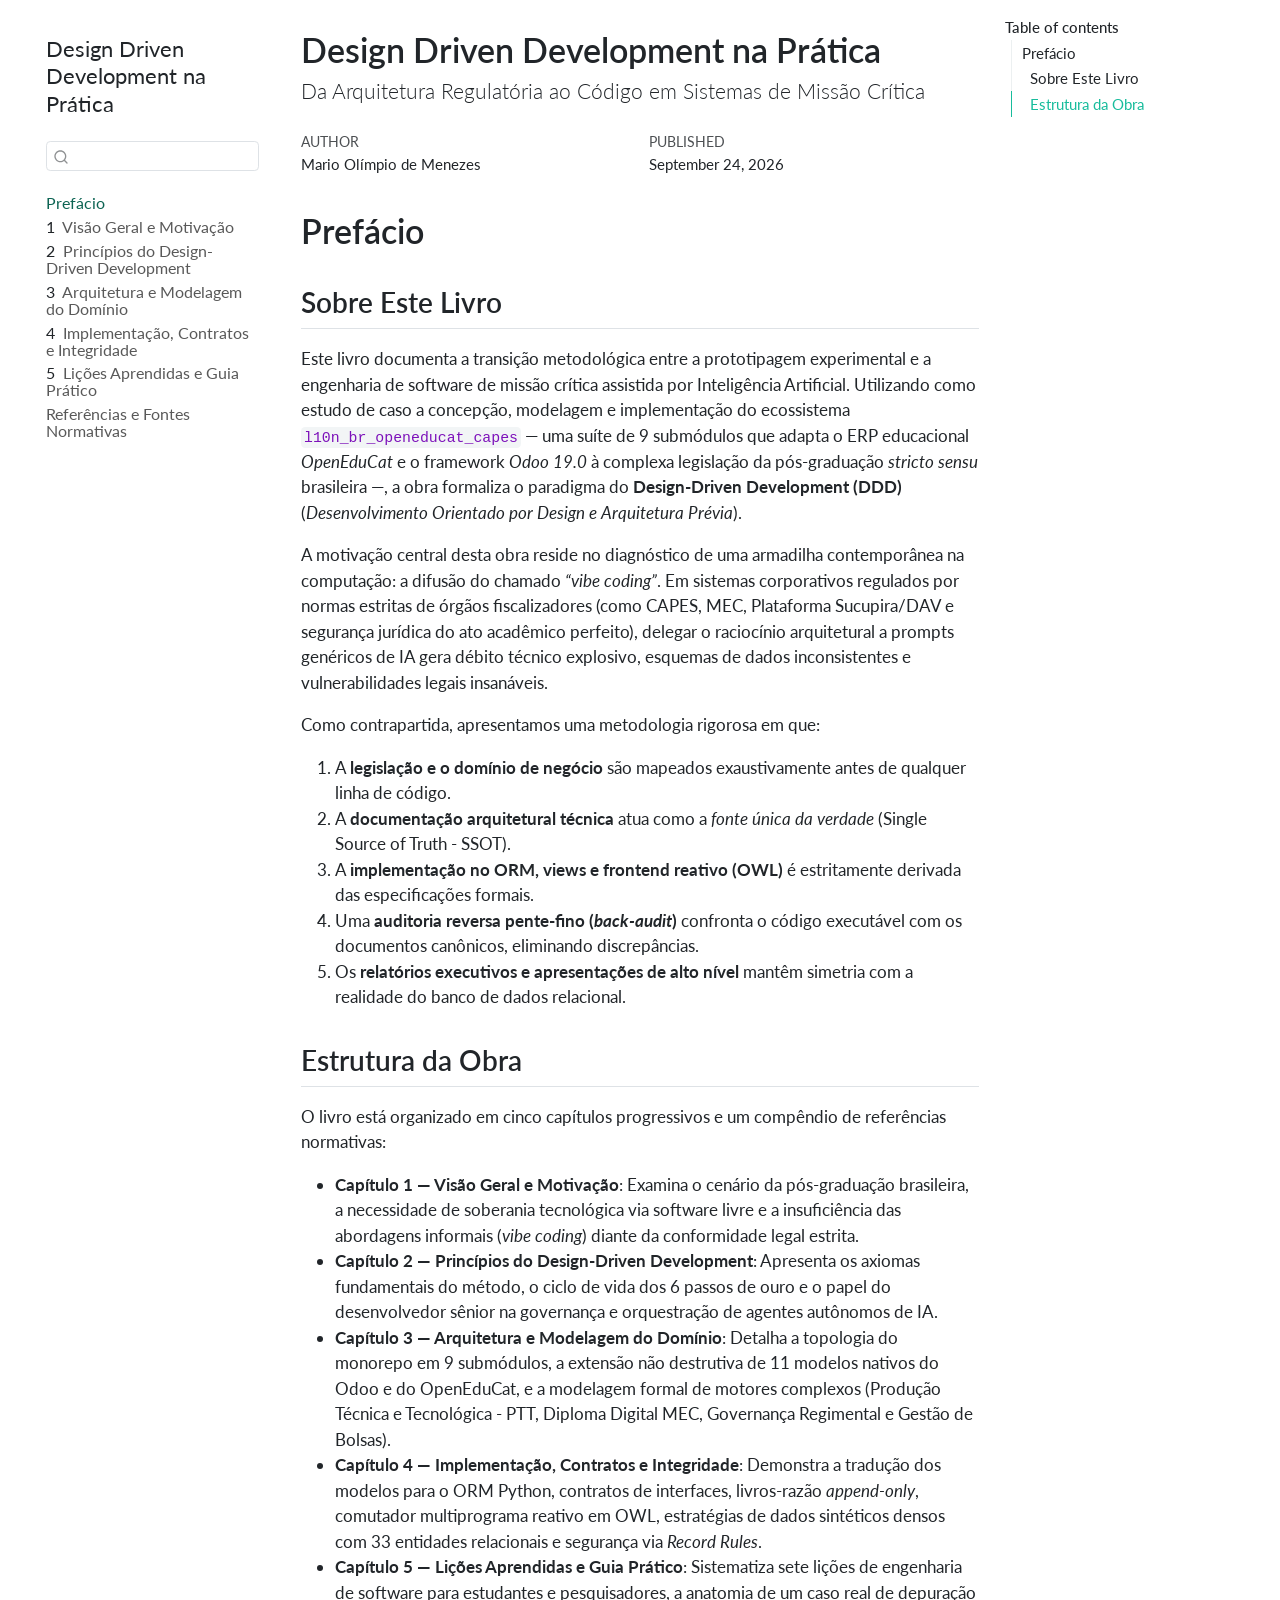
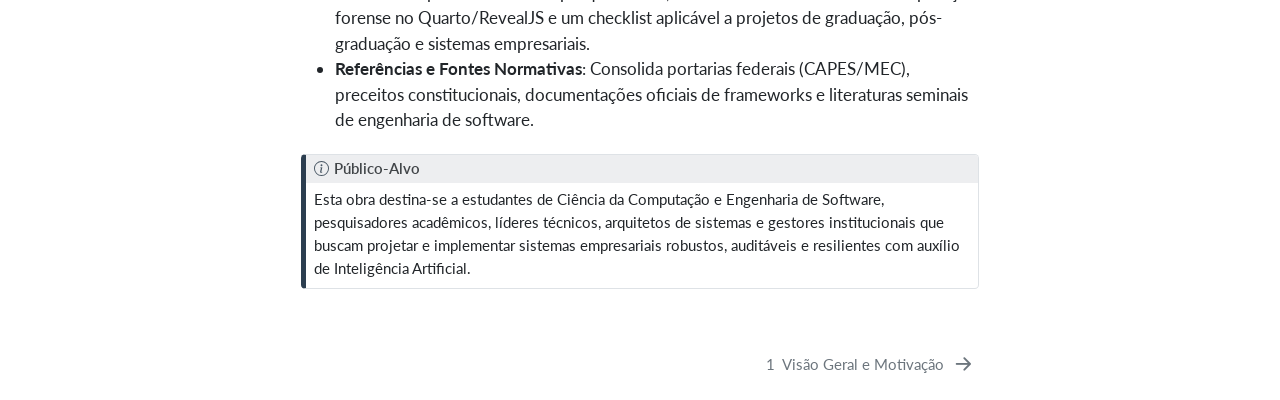
==== _book/index.html @ f36a7be1 "Initial commit" ====
<!DOCTYPE html>
<html xmlns="http://www.w3.org/1999/xhtml" lang="en" xml:lang="en"><head>

<meta charset="utf-8">
<meta name="generator" content="quarto-1.9.38">

<meta name="viewport" content="width=device-width, initial-scale=1.0, user-scalable=yes">

<meta name="author" content="Mario Olímpio de Menezes">
<meta name="dcterms.date" content="2026-09-24">

<title>Design Driven Development na Prática</title>
<style>
/* Default styles provided by pandoc.
** See https://pandoc.org/MANUAL.html#variables-for-html for config info.
*/
code{white-space: pre-wrap;}
span.smallcaps{font-variant: small-caps;}
div.columns{display: flex; gap: min(4vw, 1.5em);}
div.column{flex: auto; overflow-x: auto;}
div.hanging-indent{margin-left: 1.5em; text-indent: -1.5em;}
ul.task-list{list-style: none;}
ul.task-list li input[type="checkbox"] {
  width: 0.8em;
  margin: 0 0.8em 0.2em -1em; /* quarto-specific, see https://github.com/quarto-dev/quarto-cli/issues/4556 */ 
  vertical-align: middle;
}
</style>


<script src="site_libs/quarto-nav/quarto-nav.js"></script>
<script src="site_libs/quarto-nav/headroom.min.js"></script>
<script src="site_libs/clipboard/clipboard.min.js"></script>
<script src="site_libs/quarto-search/autocomplete.umd.js"></script>
<script src="site_libs/quarto-search/fuse.min.js"></script>
<script src="site_libs/quarto-search/quarto-search.js"></script>
<meta name="quarto:offset" content="./">
<link href="./01-visao-geral-e-motivacao.html" rel="next">
<script src="site_libs/quarto-html/quarto.js" type="module"></script>
<script src="site_libs/quarto-html/tabsets/tabsets.js" type="module"></script>
<script src="site_libs/quarto-html/popper.min.js"></script>
<script src="site_libs/quarto-html/tippy.umd.min.js"></script>
<script src="site_libs/quarto-html/anchor.min.js"></script>
<link href="site_libs/quarto-html/tippy.css" rel="stylesheet">
<link href="site_libs/quarto-html/quarto-syntax-highlighting-de63f62b328812d8e578a4d74e282472.css" rel="stylesheet" id="quarto-text-highlighting-styles">
<script src="site_libs/bootstrap/bootstrap.min.js"></script>
<link href="site_libs/bootstrap/bootstrap-icons.css" rel="stylesheet">
<link href="site_libs/bootstrap/bootstrap-2753fdcdb5afa9599bdf1f47beeab348.min.css" rel="stylesheet" append-hash="true" id="quarto-bootstrap" data-mode="light">
<script id="quarto-search-options" type="application/json">{
  "location": "sidebar",
  "copy-button": false,
  "collapse-after": 3,
  "panel-placement": "start",
  "type": "textbox",
  "limit": 50,
  "keyboard-shortcut": [
    "f",
    "/",
    "s"
  ],
  "show-item-context": false,
  "language": {
    "search-no-results-text": "No results",
    "search-matching-documents-text": "matching documents",
    "search-copy-link-title": "Copy link to search",
    "search-hide-matches-text": "Hide additional matches",
    "search-more-match-text": "more match in this document",
    "search-more-matches-text": "more matches in this document",
    "search-clear-button-title": "Clear",
    "search-text-placeholder": "",
    "search-detached-cancel-button-title": "Cancel",
    "search-submit-button-title": "Submit",
    "search-label": "Search"
  }
}</script>


</head>

<body class="nav-sidebar floating quarto-light">

<div id="quarto-search-results"></div>
  <header id="quarto-header" class="headroom fixed-top">
  <nav class="quarto-secondary-nav">
    <div class="container-fluid d-flex">
      <button type="button" class="quarto-btn-toggle btn" data-bs-toggle="collapse" role="button" data-bs-target=".quarto-sidebar-collapse-item" aria-controls="quarto-sidebar" aria-expanded="false" aria-label="Toggle sidebar navigation" onclick="if (window.quartoToggleHeadroom) { window.quartoToggleHeadroom(); }">
        <i class="bi bi-layout-text-sidebar-reverse"></i>
      </button>
        <nav class="quarto-page-breadcrumbs" aria-label="breadcrumb"><ol class="breadcrumb"><li class="breadcrumb-item"><a href="./index.html">Prefácio</a></li></ol></nav>
        <a class="flex-grow-1" role="navigation" data-bs-toggle="collapse" data-bs-target=".quarto-sidebar-collapse-item" aria-controls="quarto-sidebar" aria-expanded="false" aria-label="Toggle sidebar navigation" onclick="if (window.quartoToggleHeadroom) { window.quartoToggleHeadroom(); }">      
        </a>
      <button type="button" class="btn quarto-search-button" aria-label="Search" onclick="window.quartoOpenSearch();">
        <i class="bi bi-search"></i>
      </button>
    </div>
  </nav>
</header>
<!-- content -->
<div id="quarto-content" class="quarto-container page-columns page-rows-contents page-layout-article">
<!-- sidebar -->
  <nav id="quarto-sidebar" class="sidebar collapse collapse-horizontal quarto-sidebar-collapse-item sidebar-navigation floating overflow-auto">
    <div class="pt-lg-2 mt-2 text-left sidebar-header">
    <div class="sidebar-title mb-0 py-0">
      <a href="./">Design Driven Development na Prática</a> 
    </div>
      </div>
        <div class="mt-2 flex-shrink-0 align-items-center">
        <div class="sidebar-search">
        <div id="quarto-search" class="" title="Search"></div>
        </div>
        </div>
    <div class="sidebar-menu-container"> 
    <ul class="list-unstyled mt-1">
        <li class="sidebar-item">
  <div class="sidebar-item-container"> 
  <a href="./index.html" class="sidebar-item-text sidebar-link active">
 <span class="menu-text">Prefácio</span></a>
  </div>
</li>
        <li class="sidebar-item">
  <div class="sidebar-item-container"> 
  <a href="./01-visao-geral-e-motivacao.html" class="sidebar-item-text sidebar-link">
 <span class="menu-text"><span class="chapter-number">1</span>&nbsp; <span class="chapter-title">Visão Geral e Motivação</span></span></a>
  </div>
</li>
        <li class="sidebar-item">
  <div class="sidebar-item-container"> 
  <a href="./02-principios-design-driven.html" class="sidebar-item-text sidebar-link">
 <span class="menu-text"><span class="chapter-number">2</span>&nbsp; <span class="chapter-title">Princípios do Design-Driven Development</span></span></a>
  </div>
</li>
        <li class="sidebar-item">
  <div class="sidebar-item-container"> 
  <a href="./03-arquitetura-e-modelagem.html" class="sidebar-item-text sidebar-link">
 <span class="menu-text"><span class="chapter-number">3</span>&nbsp; <span class="chapter-title">Arquitetura e Modelagem do Domínio</span></span></a>
  </div>
</li>
        <li class="sidebar-item">
  <div class="sidebar-item-container"> 
  <a href="./04-implementacao-e-contratos.html" class="sidebar-item-text sidebar-link">
 <span class="menu-text"><span class="chapter-number">4</span>&nbsp; <span class="chapter-title">Implementação, Contratos e Integridade</span></span></a>
  </div>
</li>
        <li class="sidebar-item">
  <div class="sidebar-item-container"> 
  <a href="./05-licoes-aprendidas.html" class="sidebar-item-text sidebar-link">
 <span class="menu-text"><span class="chapter-number">5</span>&nbsp; <span class="chapter-title">Lições Aprendidas e Guia Prático</span></span></a>
  </div>
</li>
        <li class="sidebar-item">
  <div class="sidebar-item-container"> 
  <a href="./referencias.html" class="sidebar-item-text sidebar-link">
 <span class="menu-text">Referências e Fontes Normativas</span></a>
  </div>
</li>
    </ul>
    </div>
</nav>
<div id="quarto-sidebar-glass" class="quarto-sidebar-collapse-item" data-bs-toggle="collapse" data-bs-target=".quarto-sidebar-collapse-item"></div>
<!-- margin-sidebar -->
    <div id="quarto-margin-sidebar" class="sidebar margin-sidebar">
        <nav id="TOC" role="doc-toc" class="toc-active">
    <h2 id="toc-title">Table of contents</h2>
   
  <ul>
  <li><a href="#prefácio" id="toc-prefácio" class="nav-link active" data-scroll-target="#prefácio">Prefácio</a>
  <ul class="collapse">
  <li><a href="#sobre-este-livro" id="toc-sobre-este-livro" class="nav-link" data-scroll-target="#sobre-este-livro">Sobre Este Livro</a></li>
  <li><a href="#estrutura-da-obra" id="toc-estrutura-da-obra" class="nav-link" data-scroll-target="#estrutura-da-obra">Estrutura da Obra</a></li>
  </ul></li>
  </ul>
</nav>
    </div>
<!-- main -->
<main class="content" id="quarto-document-content">

<header id="title-block-header" class="quarto-title-block default">
<div class="quarto-title">
<h1 class="title">Design Driven Development na Prática</h1>
<p class="subtitle lead">Da Arquitetura Regulatória ao Código em Sistemas de Missão Crítica</p>
</div>



<div class="quarto-title-meta">

    <div>
    <div class="quarto-title-meta-heading">Author</div>
    <div class="quarto-title-meta-contents">
             <p>Mario Olímpio de Menezes </p>
          </div>
  </div>
    
    <div>
    <div class="quarto-title-meta-heading">Published</div>
    <div class="quarto-title-meta-contents">
      <p class="date">September 24, 2026</p>
    </div>
  </div>
  
    
  </div>
  


</header>


<section id="prefácio" class="level1 unnumbered">
<h1 class="unnumbered">Prefácio</h1>
<section id="sobre-este-livro" class="level2">
<h2 class="anchored" data-anchor-id="sobre-este-livro">Sobre Este Livro</h2>
<p>Este livro documenta a transição metodológica entre a prototipagem experimental e a engenharia de software de missão crítica assistida por Inteligência Artificial. Utilizando como estudo de caso a concepção, modelagem e implementação do ecossistema <strong><code>l10n_br_openeducat_capes</code></strong> — uma suíte de 9 submódulos que adapta o ERP educacional <em>OpenEduCat</em> e o framework <em>Odoo 19.0</em> à complexa legislação da pós-graduação <em>stricto sensu</em> brasileira —, a obra formaliza o paradigma do <strong>Design-Driven Development (DDD)</strong> (<em>Desenvolvimento Orientado por Design e Arquitetura Prévia</em>).</p>
<p>A motivação central desta obra reside no diagnóstico de uma armadilha contemporânea na computação: a difusão do chamado <em>“vibe coding”</em>. Em sistemas corporativos regulados por normas estritas de órgãos fiscalizadores (como CAPES, MEC, Plataforma Sucupira/DAV e segurança jurídica do ato acadêmico perfeito), delegar o raciocínio arquitetural a prompts genéricos de IA gera débito técnico explosivo, esquemas de dados inconsistentes e vulnerabilidades legais insanáveis.</p>
<p>Como contrapartida, apresentamos uma metodologia rigorosa em que:</p>
<ol type="1">
<li>A <strong>legislação e o domínio de negócio</strong> são mapeados exaustivamente antes de qualquer linha de código.</li>
<li>A <strong>documentação arquitetural técnica</strong> atua como a <em>fonte única da verdade</em> (Single Source of Truth - SSOT).</li>
<li>A <strong>implementação no ORM, views e frontend reativo (OWL)</strong> é estritamente derivada das especificações formais.</li>
<li>Uma <strong>auditoria reversa pente-fino (<em>back-audit</em>)</strong> confronta o código executável com os documentos canônicos, eliminando discrepâncias.</li>
<li>Os <strong>relatórios executivos e apresentações de alto nível</strong> mantêm simetria com a realidade do banco de dados relacional.</li>
</ol>
</section>
<section id="estrutura-da-obra" class="level2">
<h2 class="anchored" data-anchor-id="estrutura-da-obra">Estrutura da Obra</h2>
<p>O livro está organizado em cinco capítulos progressivos e um compêndio de referências normativas:</p>
<ul>
<li><strong>Capítulo 1 — Visão Geral e Motivação</strong>: Examina o cenário da pós-graduação brasileira, a necessidade de soberania tecnológica via software livre e a insuficiência das abordagens informais (<em>vibe coding</em>) diante da conformidade legal estrita.</li>
<li><strong>Capítulo 2 — Princípios do Design-Driven Development</strong>: Apresenta os axiomas fundamentais do método, o ciclo de vida dos 6 passos de ouro e o papel do desenvolvedor sênior na governança e orquestração de agentes autônomos de IA.</li>
<li><strong>Capítulo 3 — Arquitetura e Modelagem do Domínio</strong>: Detalha a topologia do monorepo em 9 submódulos, a extensão não destrutiva de 11 modelos nativos do Odoo e do OpenEduCat, e a modelagem formal de motores complexos (Produção Técnica e Tecnológica - PTT, Diploma Digital MEC, Governança Regimental e Gestão de Bolsas).</li>
<li><strong>Capítulo 4 — Implementação, Contratos e Integridade</strong>: Demonstra a tradução dos modelos para o ORM Python, contratos de interfaces, livros-razão <em>append-only</em>, comutador multiprograma reativo em OWL, estratégias de dados sintéticos densos com 33 entidades relacionais e segurança via <em>Record Rules</em>.</li>
<li><strong>Capítulo 5 — Lições Aprendidas e Guia Prático</strong>: Sistematiza sete lições de engenharia de software para estudantes e pesquisadores, a anatomia de um caso real de depuração forense no Quarto/RevealJS e um checklist aplicável a projetos de graduação, pós-graduação e sistemas empresariais.</li>
<li><strong>Referências e Fontes Normativas</strong>: Consolida portarias federais (CAPES/MEC), preceitos constitucionais, documentações oficiais de frameworks e literaturas seminais de engenharia de software.</li>
</ul>
<div class="callout callout-style-default callout-note callout-titled">
<div class="callout-header d-flex align-content-center">
<div class="callout-icon-container">
<i class="callout-icon"></i>
</div>
<div class="callout-title-container flex-fill">
<span class="screen-reader-only">Note</span>Público-Alvo
</div>
</div>
<div class="callout-body-container callout-body">
<p>Esta obra destina-se a estudantes de Ciência da Computação e Engenharia de Software, pesquisadores acadêmicos, líderes técnicos, arquitetos de sistemas e gestores institucionais que buscam projetar e implementar sistemas empresariais robustos, auditáveis e resilientes com auxílio de Inteligência Artificial.</p>
</div>
</div>


</section>
</section>

</main> <!-- /main -->
<script id="quarto-html-after-body" type="application/javascript">
  window.document.addEventListener("DOMContentLoaded", function (event) {
    const icon = "";
    const anchorJS = new window.AnchorJS();
    anchorJS.options = {
      placement: 'right',
      icon: icon
    };
    anchorJS.add('.anchored');
    const isCodeAnnotation = (el) => {
      for (const clz of el.classList) {
        if (clz.startsWith('code-annotation-')) {                     
          return true;
        }
      }
      return false;
    }
    const onCopySuccess = function(e) {
      // button target
      const button = e.trigger;
      // don't keep focus
      button.blur();
      // flash "checked"
      button.classList.add('code-copy-button-checked');
      var currentTitle = button.getAttribute("title");
      button.setAttribute("title", "Copied!");
      let tooltip;
      if (window.bootstrap) {
        button.setAttribute("data-bs-toggle", "tooltip");
        button.setAttribute("data-bs-placement", "left");
        button.setAttribute("data-bs-title", "Copied!");
        tooltip = new bootstrap.Tooltip(button, 
          { trigger: "manual", 
            customClass: "code-copy-button-tooltip",
            offset: [0, -8]});
        tooltip.show();    
      }
      setTimeout(function() {
        if (tooltip) {
          tooltip.hide();
          button.removeAttribute("data-bs-title");
          button.removeAttribute("data-bs-toggle");
          button.removeAttribute("data-bs-placement");
        }
        button.setAttribute("title", currentTitle);
        button.classList.remove('code-copy-button-checked');
      }, 1000);
      // clear code selection
      e.clearSelection();
    }
    const getTextToCopy = function(trigger) {
      const outerScaffold = trigger.parentElement.cloneNode(true);
      const codeEl = outerScaffold.querySelector('code');
      for (const childEl of codeEl.children) {
        if (isCodeAnnotation(childEl)) {
          childEl.remove();
        }
      }
      return codeEl.innerText;
    }
    const clipboard = new window.ClipboardJS('.code-copy-button:not([data-in-quarto-modal])', {
      text: getTextToCopy
    });
    clipboard.on('success', onCopySuccess);
    if (window.document.getElementById('quarto-embedded-source-code-modal')) {
      const clipboardModal = new window.ClipboardJS('.code-copy-button[data-in-quarto-modal]', {
        text: getTextToCopy,
        container: window.document.getElementById('quarto-embedded-source-code-modal')
      });
      clipboardModal.on('success', onCopySuccess);
    }
      var localhostRegex = new RegExp(/^(?:http|https):\/\/localhost\:?[0-9]*\//);
      var mailtoRegex = new RegExp(/^mailto:/);
        var filterRegex = new RegExp('/' + window.location.host + '/');
      var isInternal = (href) => {
          return filterRegex.test(href) || localhostRegex.test(href) || mailtoRegex.test(href);
      }
      // Inspect non-navigation links and adorn them if external
     var links = window.document.querySelectorAll('a[href]:not(.nav-link):not(.navbar-brand):not(.toc-action):not(.sidebar-link):not(.sidebar-item-toggle):not(.pagination-link):not(.no-external):not([aria-hidden]):not(.dropdown-item):not(.quarto-navigation-tool):not(.about-link)');
      for (var i=0; i<links.length; i++) {
        const link = links[i];
        if (!isInternal(link.href)) {
          // undo the damage that might have been done by quarto-nav.js in the case of
          // links that we want to consider external
          if (link.dataset.originalHref !== undefined) {
            link.href = link.dataset.originalHref;
          }
        }
      }
    function tippyHover(el, contentFn, onTriggerFn, onUntriggerFn) {
      const config = {
        allowHTML: true,
        maxWidth: 500,
        delay: 100,
        arrow: false,
        appendTo: function(el) {
            return el.parentElement;
        },
        interactive: true,
        interactiveBorder: 10,
        theme: 'quarto',
        placement: 'bottom-start',
      };
      if (contentFn) {
        config.content = contentFn;
      }
      if (onTriggerFn) {
        config.onTrigger = onTriggerFn;
      }
      if (onUntriggerFn) {
        config.onUntrigger = onUntriggerFn;
      }
      window.tippy(el, config); 
    }
    const noterefs = window.document.querySelectorAll('a[role="doc-noteref"]');
    for (var i=0; i<noterefs.length; i++) {
      const ref = noterefs[i];
      tippyHover(ref, function() {
        // use id or data attribute instead here
        let href = ref.getAttribute('data-footnote-href') || ref.getAttribute('href');
        try { href = new URL(href).hash; } catch {}
        const id = href.replace(/^#\/?/, "");
        const note = window.document.getElementById(id);
        if (note) {
          return note.innerHTML;
        } else {
          return "";
        }
      });
    }
    const xrefs = window.document.querySelectorAll('a.quarto-xref');
    const processXRef = (id, note) => {
      // Strip column container classes
      const stripColumnClz = (el) => {
        el.classList.remove("page-full", "page-columns");
        if (el.children) {
          for (const child of el.children) {
            stripColumnClz(child);
          }
        }
      }
      stripColumnClz(note)
      if (id === null || id.startsWith('sec-')) {
        // Special case sections, only their first couple elements
        const container = document.createElement("div");
        if (note.children && note.children.length > 2) {
          container.appendChild(note.children[0].cloneNode(true));
          for (let i = 1; i < note.children.length; i++) {
            const child = note.children[i];
            if (child.tagName === "P" && child.innerText === "") {
              continue;
            } else {
              container.appendChild(child.cloneNode(true));
              break;
            }
          }
          if (window.Quarto?.typesetMath) {
            window.Quarto.typesetMath(container);
          }
          return container.innerHTML
        } else {
          if (window.Quarto?.typesetMath) {
            window.Quarto.typesetMath(note);
          }
          return note.innerHTML;
        }
      } else {
        // Remove any anchor links if they are present
        const anchorLink = note.querySelector('a.anchorjs-link');
        if (anchorLink) {
          anchorLink.remove();
        }
        if (window.Quarto?.typesetMath) {
          window.Quarto.typesetMath(note);
        }
        if (note.classList.contains("callout")) {
          return note.outerHTML;
        } else {
          return note.innerHTML;
        }
      }
    }
    for (var i=0; i<xrefs.length; i++) {
      const xref = xrefs[i];
      tippyHover(xref, undefined, function(instance) {
        instance.disable();
        let url = xref.getAttribute('href');
        let hash = undefined; 
        if (url.startsWith('#')) {
          hash = url;
        } else {
          try { hash = new URL(url).hash; } catch {}
        }
        if (hash) {
          const id = hash.replace(/^#\/?/, "");
          const note = window.document.getElementById(id);
          if (note !== null) {
            try {
              const html = processXRef(id, note.cloneNode(true));
              instance.setContent(html);
            } finally {
              instance.enable();
              instance.show();
            }
          } else {
            // See if we can fetch this
            fetch(url.split('#')[0])
            .then(res => res.text())
            .then(html => {
              const parser = new DOMParser();
              const htmlDoc = parser.parseFromString(html, "text/html");
              const note = htmlDoc.getElementById(id);
              if (note !== null) {
                const html = processXRef(id, note);
                instance.setContent(html);
              } 
            }).finally(() => {
              instance.enable();
              instance.show();
            });
          }
        } else {
          // See if we can fetch a full url (with no hash to target)
          // This is a special case and we should probably do some content thinning / targeting
          fetch(url)
          .then(res => res.text())
          .then(html => {
            const parser = new DOMParser();
            const htmlDoc = parser.parseFromString(html, "text/html");
            const note = htmlDoc.querySelector('main.content');
            if (note !== null) {
              // This should only happen for chapter cross references
              // (since there is no id in the URL)
              // remove the first header
              if (note.children.length > 0 && note.children[0].tagName === "HEADER") {
                note.children[0].remove();
              }
              const html = processXRef(null, note);
              instance.setContent(html);
            } 
          }).finally(() => {
            instance.enable();
            instance.show();
          });
        }
      }, function(instance) {
      });
    }
        let selectedAnnoteEl;
        const selectorForAnnotation = ( cell, annotation) => {
          let cellAttr = 'data-code-cell="' + cell + '"';
          let lineAttr = 'data-code-annotation="' +  annotation + '"';
          const selector = 'span[' + cellAttr + '][' + lineAttr + ']';
          return selector;
        }
        const selectCodeLines = (annoteEl) => {
          const doc = window.document;
          const targetCell = annoteEl.getAttribute("data-target-cell");
          const targetAnnotation = annoteEl.getAttribute("data-target-annotation");
          const annoteSpan = window.document.querySelector(selectorForAnnotation(targetCell, targetAnnotation));
          const lines = annoteSpan.getAttribute("data-code-lines").split(",");
          const lineIds = lines.map((line) => {
            return targetCell + "-" + line;
          })
          let top = null;
          let height = null;
          let parent = null;
          if (lineIds.length > 0) {
              //compute the position of the single el (top and bottom and make a div)
              const el = window.document.getElementById(lineIds[0]);
              top = el.offsetTop;
              height = el.offsetHeight;
              parent = el.parentElement.parentElement;
            if (lineIds.length > 1) {
              const lastEl = window.document.getElementById(lineIds[lineIds.length - 1]);
              const bottom = lastEl.offsetTop + lastEl.offsetHeight;
              height = bottom - top;
            }
            if (top !== null && height !== null && parent !== null) {
              // cook up a div (if necessary) and position it 
              let div = window.document.getElementById("code-annotation-line-highlight");
              if (div === null) {
                div = window.document.createElement("div");
                div.setAttribute("id", "code-annotation-line-highlight");
                div.style.position = 'absolute';
                parent.appendChild(div);
              }
              div.style.top = top - 2 + "px";
              div.style.height = height + 4 + "px";
              div.style.left = 0;
              let gutterDiv = window.document.getElementById("code-annotation-line-highlight-gutter");
              if (gutterDiv === null) {
                gutterDiv = window.document.createElement("div");
                gutterDiv.setAttribute("id", "code-annotation-line-highlight-gutter");
                gutterDiv.style.position = 'absolute';
                const codeCell = window.document.getElementById(targetCell);
                const gutter = codeCell.querySelector('.code-annotation-gutter');
                gutter.appendChild(gutterDiv);
              }
              gutterDiv.style.top = top - 2 + "px";
              gutterDiv.style.height = height + 4 + "px";
            }
            selectedAnnoteEl = annoteEl;
          }
        };
        const unselectCodeLines = () => {
          const elementsIds = ["code-annotation-line-highlight", "code-annotation-line-highlight-gutter"];
          elementsIds.forEach((elId) => {
            const div = window.document.getElementById(elId);
            if (div) {
              div.remove();
            }
          });
          selectedAnnoteEl = undefined;
        };
          // Handle positioning of the toggle
      window.addEventListener(
        "resize",
        throttle(() => {
          elRect = undefined;
          if (selectedAnnoteEl) {
            selectCodeLines(selectedAnnoteEl);
          }
        }, 10)
      );
      function throttle(fn, ms) {
      let throttle = false;
      let timer;
        return (...args) => {
          if(!throttle) { // first call gets through
              fn.apply(this, args);
              throttle = true;
          } else { // all the others get throttled
              if(timer) clearTimeout(timer); // cancel #2
              timer = setTimeout(() => {
                fn.apply(this, args);
                timer = throttle = false;
              }, ms);
          }
        };
      }
        // Attach click handler to the DT
        const annoteDls = window.document.querySelectorAll('dt[data-target-cell]');
        for (const annoteDlNode of annoteDls) {
          annoteDlNode.addEventListener('click', (event) => {
            const clickedEl = event.target;
            if (clickedEl !== selectedAnnoteEl) {
              unselectCodeLines();
              const activeEl = window.document.querySelector('dt[data-target-cell].code-annotation-active');
              if (activeEl) {
                activeEl.classList.remove('code-annotation-active');
              }
              selectCodeLines(clickedEl);
              clickedEl.classList.add('code-annotation-active');
            } else {
              // Unselect the line
              unselectCodeLines();
              clickedEl.classList.remove('code-annotation-active');
            }
          });
        }
    const findCites = (el) => {
      const parentEl = el.parentElement;
      if (parentEl) {
        const cites = parentEl.dataset.cites;
        if (cites) {
          return {
            el,
            cites: cites.split(' ')
          };
        } else {
          return findCites(el.parentElement)
        }
      } else {
        return undefined;
      }
    };
    var bibliorefs = window.document.querySelectorAll('a[role="doc-biblioref"]');
    for (var i=0; i<bibliorefs.length; i++) {
      const ref = bibliorefs[i];
      const citeInfo = findCites(ref);
      if (citeInfo) {
        tippyHover(citeInfo.el, function() {
          var popup = window.document.createElement('div');
          citeInfo.cites.forEach(function(cite) {
            var citeDiv = window.document.createElement('div');
            citeDiv.classList.add('hanging-indent');
            citeDiv.classList.add('csl-entry');
            var biblioDiv = window.document.getElementById('ref-' + cite);
            if (biblioDiv) {
              citeDiv.innerHTML = biblioDiv.innerHTML;
            }
            popup.appendChild(citeDiv);
          });
          return popup.innerHTML;
        });
      }
    }
  });
  </script>
<nav class="page-navigation">
  <div class="nav-page nav-page-previous">
  </div>
  <div class="nav-page nav-page-next">
      <a href="./01-visao-geral-e-motivacao.html" class="pagination-link" aria-label="Visão Geral e Motivação">
        <span class="nav-page-text"><span class="chapter-number">1</span>&nbsp; <span class="chapter-title">Visão Geral e Motivação</span></span> <i class="bi bi-arrow-right-short"></i>
      </a>
  </div>
</nav>
</div> <!-- /content -->




</body></html>
---- _book/site_libs/quarto-html/tippy.css ----
.tippy-box[data-animation=fade][data-state=hidden]{opacity:0}[data-tippy-root]{max-width:calc(100vw - 10px)}.tippy-box{position:relative;background-color:#333;color:#fff;border-radius:4px;font-size:14px;line-height:1.4;white-space:normal;outline:0;transition-property:transform,visibility,opacity}.tippy-box[data-placement^=top]>.tippy-arrow{bottom:0}.tippy-box[data-placement^=top]>.tippy-arrow:before{bottom:-7px;left:0;border-width:8px 8px 0;border-top-color:initial;transform-origin:center top}.tippy-box[data-placement^=bottom]>.tippy-arrow{top:0}.tippy-box[data-placement^=bottom]>.tippy-arrow:before{top:-7px;left:0;border-width:0 8px 8px;border-bottom-color:initial;transform-origin:center bottom}.tippy-box[data-placement^=left]>.tippy-arrow{right:0}.tippy-box[data-placement^=left]>.tippy-arrow:before{border-width:8px 0 8px 8px;border-left-color:initial;right:-7px;transform-origin:center left}.tippy-box[data-placement^=right]>.tippy-arrow{left:0}.tippy-box[data-placement^=right]>.tippy-arrow:before{left:-7px;border-width:8px 8px 8px 0;border-right-color:initial;transform-origin:center right}.tippy-box[data-inertia][data-state=visible]{transition-timing-function:cubic-bezier(.54,1.5,.38,1.11)}.tippy-arrow{width:16px;height:16px;color:#333}.tippy-arrow:before{content:"";position:absolute;border-color:transparent;border-style:solid}.tippy-content{position:relative;padding:5px 9px;z-index:1}
---- _book/site_libs/quarto-html/quarto-syntax-highlighting-de63f62b328812d8e578a4d74e282472.css ----
/* quarto syntax highlight colors */
:root {
  --quarto-hl-al-color: #ff5555;
  --quarto-hl-an-color: #6a737d;
  --quarto-hl-at-color: #d73a49;
  --quarto-hl-bn-color: #005cc5;
  --quarto-hl-bu-color: #d73a49;
  --quarto-hl-ch-color: #032f62;
  --quarto-hl-co-color: #6a737d;
  --quarto-hl-cv-color: #6a737d;
  --quarto-hl-cn-color: #005cc5;
  --quarto-hl-cf-color: #d73a49;
  --quarto-hl-dt-color: #d73a49;
  --quarto-hl-dv-color: #005cc5;
  --quarto-hl-do-color: #6a737d;
  --quarto-hl-er-color: #ff5555;
  --quarto-hl-ex-color: #d73a49;
  --quarto-hl-fl-color: #005cc5;
  --quarto-hl-fu-color: #6f42c1;
  --quarto-hl-im-color: #032f62;
  --quarto-hl-in-color: #6a737d;
  --quarto-hl-kw-color: #d73a49;
  --quarto-hl-op-color: #24292e;
  --quarto-hl-pp-color: #d73a49;
  --quarto-hl-re-color: #6a737d;
  --quarto-hl-sc-color: #005cc5;
  --quarto-hl-ss-color: #032f62;
  --quarto-hl-st-color: #032f62;
  --quarto-hl-va-color: #e36209;
  --quarto-hl-vs-color: #032f62;
  --quarto-hl-wa-color: #ff5555;
}

/* other quarto variables */
:root {
  --quarto-font-monospace: SFMono-Regular, Menlo, Monaco, Consolas, "Liberation Mono", "Courier New", monospace;
}

/* syntax highlight based on Pandoc's rules */
pre > code.sourceCode > span {
  color: #24292e;
}

code.sourceCode > span {
  color: #24292e;
}

div.sourceCode,
div.sourceCode pre.sourceCode {
  color: #24292e;
}

/* Normal */
code span {
  color: #24292e;
}

/* Alert */
code span.al {
  font-weight: bold;
  color: #ff5555;
}

/* Annotation */
code span.an {
  color: #6a737d;
}

/* Attribute */
code span.at {
  color: #d73a49;
}

/* BaseN */
code span.bn {
  color: #005cc5;
}

/* BuiltIn */
code span.bu {
  color: #d73a49;
}

/* ControlFlow */
code span.cf {
  color: #d73a49;
}

/* Char */
code span.ch {
  color: #032f62;
}

/* Constant */
code span.cn {
  color: #005cc5;
}

/* Comment */
code span.co {
  color: #6a737d;
}

/* CommentVar */
code span.cv {
  color: #6a737d;
}

/* Documentation */
code span.do {
  color: #6a737d;
}

/* DataType */
code span.dt {
  color: #d73a49;
}

/* DecVal */
code span.dv {
  color: #005cc5;
}

/* Error */
code span.er {
  color: #ff5555;
  text-decoration: underline;
}

/* Extension */
code span.ex {
  font-weight: bold;
  color: #d73a49;
}

/* Float */
code span.fl {
  color: #005cc5;
}

/* Function */
code span.fu {
  color: #6f42c1;
}

/* Import */
code span.im {
  color: #032f62;
}

/* Information */
code span.in {
  color: #6a737d;
}

/* Keyword */
code span.kw {
  color: #d73a49;
}

/* Operator */
code span.op {
  color: #24292e;
}

/* Preprocessor */
code span.pp {
  color: #d73a49;
}

/* RegionMarker */
code span.re {
  color: #6a737d;
}

/* SpecialChar */
code span.sc {
  color: #005cc5;
}

/* SpecialString */
code span.ss {
  color: #032f62;
}

/* String */
code span.st {
  color: #032f62;
}

/* Variable */
code span.va {
  color: #e36209;
}

/* VerbatimString */
code span.vs {
  color: #032f62;
}

/* Warning */
code span.wa {
  color: #ff5555;
}

.prevent-inlining {
  content: "</";
}

/*# sourceMappingURL=e073dde7d9be180d5cbafa952671d6f8.css.map */
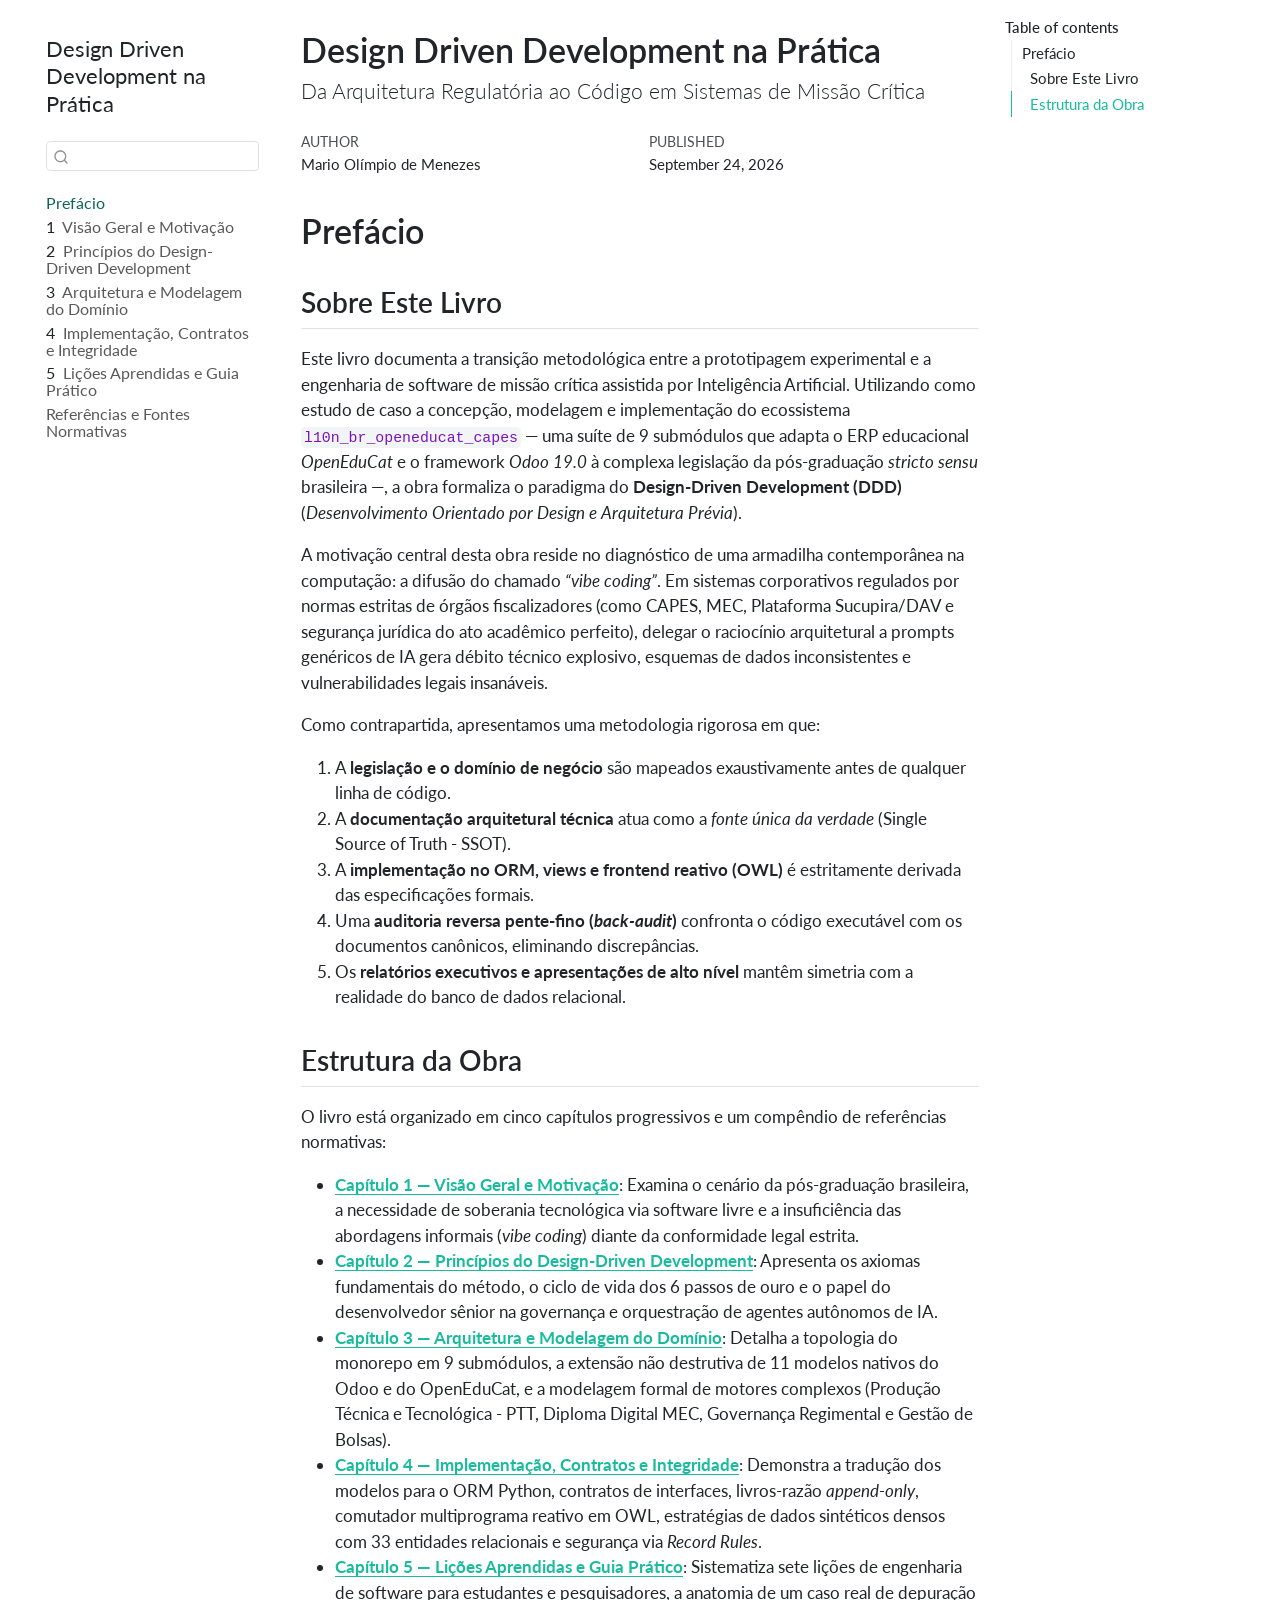
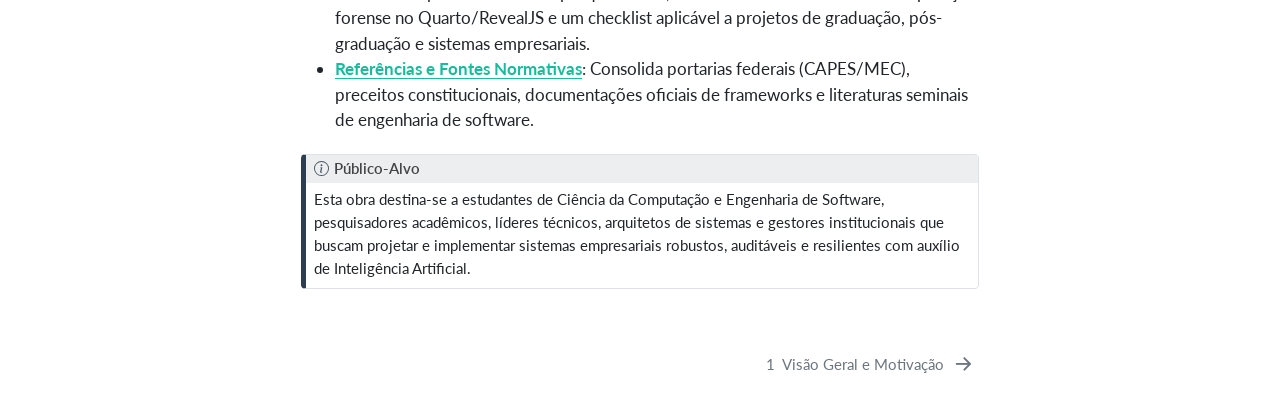
==== commit 0f07f252: "fix(mobile): adiciona versao standalone livro-completo.html e links diretos no index.html" ====
--- a/_book/index.html
+++ b/_book/index.html
@@ -225,12 +225,12 @@
 <h2 class="anchored" data-anchor-id="estrutura-da-obra">Estrutura da Obra</h2>
 <p>O livro está organizado em cinco capítulos progressivos e um compêndio de referências normativas:</p>
 <ul>
-<li><strong>Capítulo 1 — Visão Geral e Motivação</strong>: Examina o cenário da pós-graduação brasileira, a necessidade de soberania tecnológica via software livre e a insuficiência das abordagens informais (<em>vibe coding</em>) diante da conformidade legal estrita.</li>
-<li><strong>Capítulo 2 — Princípios do Design-Driven Development</strong>: Apresenta os axiomas fundamentais do método, o ciclo de vida dos 6 passos de ouro e o papel do desenvolvedor sênior na governança e orquestração de agentes autônomos de IA.</li>
-<li><strong>Capítulo 3 — Arquitetura e Modelagem do Domínio</strong>: Detalha a topologia do monorepo em 9 submódulos, a extensão não destrutiva de 11 modelos nativos do Odoo e do OpenEduCat, e a modelagem formal de motores complexos (Produção Técnica e Tecnológica - PTT, Diploma Digital MEC, Governança Regimental e Gestão de Bolsas).</li>
-<li><strong>Capítulo 4 — Implementação, Contratos e Integridade</strong>: Demonstra a tradução dos modelos para o ORM Python, contratos de interfaces, livros-razão <em>append-only</em>, comutador multiprograma reativo em OWL, estratégias de dados sintéticos densos com 33 entidades relacionais e segurança via <em>Record Rules</em>.</li>
-<li><strong>Capítulo 5 — Lições Aprendidas e Guia Prático</strong>: Sistematiza sete lições de engenharia de software para estudantes e pesquisadores, a anatomia de um caso real de depuração forense no Quarto/RevealJS e um checklist aplicável a projetos de graduação, pós-graduação e sistemas empresariais.</li>
-<li><strong>Referências e Fontes Normativas</strong>: Consolida portarias federais (CAPES/MEC), preceitos constitucionais, documentações oficiais de frameworks e literaturas seminais de engenharia de software.</li>
+<li><a href="./01-visao-geral-e-motivacao.html"><strong>Capítulo 1 — Visão Geral e Motivação</strong></a>: Examina o cenário da pós-graduação brasileira, a necessidade de soberania tecnológica via software livre e a insuficiência das abordagens informais (<em>vibe coding</em>) diante da conformidade legal estrita.</li>
+<li><a href="./02-principios-design-driven.html"><strong>Capítulo 2 — Princípios do Design-Driven Development</strong></a>: Apresenta os axiomas fundamentais do método, o ciclo de vida dos 6 passos de ouro e o papel do desenvolvedor sênior na governança e orquestração de agentes autônomos de IA.</li>
+<li><a href="./03-arquitetura-e-modelagem.html"><strong>Capítulo 3 — Arquitetura e Modelagem do Domínio</strong></a>: Detalha a topologia do monorepo em 9 submódulos, a extensão não destrutiva de 11 modelos nativos do Odoo e do OpenEduCat, e a modelagem formal de motores complexos (Produção Técnica e Tecnológica - PTT, Diploma Digital MEC, Governança Regimental e Gestão de Bolsas).</li>
+<li><a href="./04-implementacao-e-contratos.html"><strong>Capítulo 4 — Implementação, Contratos e Integridade</strong></a>: Demonstra a tradução dos modelos para o ORM Python, contratos de interfaces, livros-razão <em>append-only</em>, comutador multiprograma reativo em OWL, estratégias de dados sintéticos densos com 33 entidades relacionais e segurança via <em>Record Rules</em>.</li>
+<li><a href="./05-licoes-aprendidas.html"><strong>Capítulo 5 — Lições Aprendidas e Guia Prático</strong></a>: Sistematiza sete lições de engenharia de software para estudantes e pesquisadores, a anatomia de um caso real de depuração forense no Quarto/RevealJS e um checklist aplicável a projetos de graduação, pós-graduação e sistemas empresariais.</li>
+<li><a href="./referencias.html"><strong>Referências e Fontes Normativas</strong></a>: Consolida portarias federais (CAPES/MEC), preceitos constitucionais, documentações oficiais de frameworks e literaturas seminais de engenharia de software.</li>
 </ul>
 <div class="callout callout-style-default callout-note callout-titled">
 <div class="callout-header d-flex align-content-center">
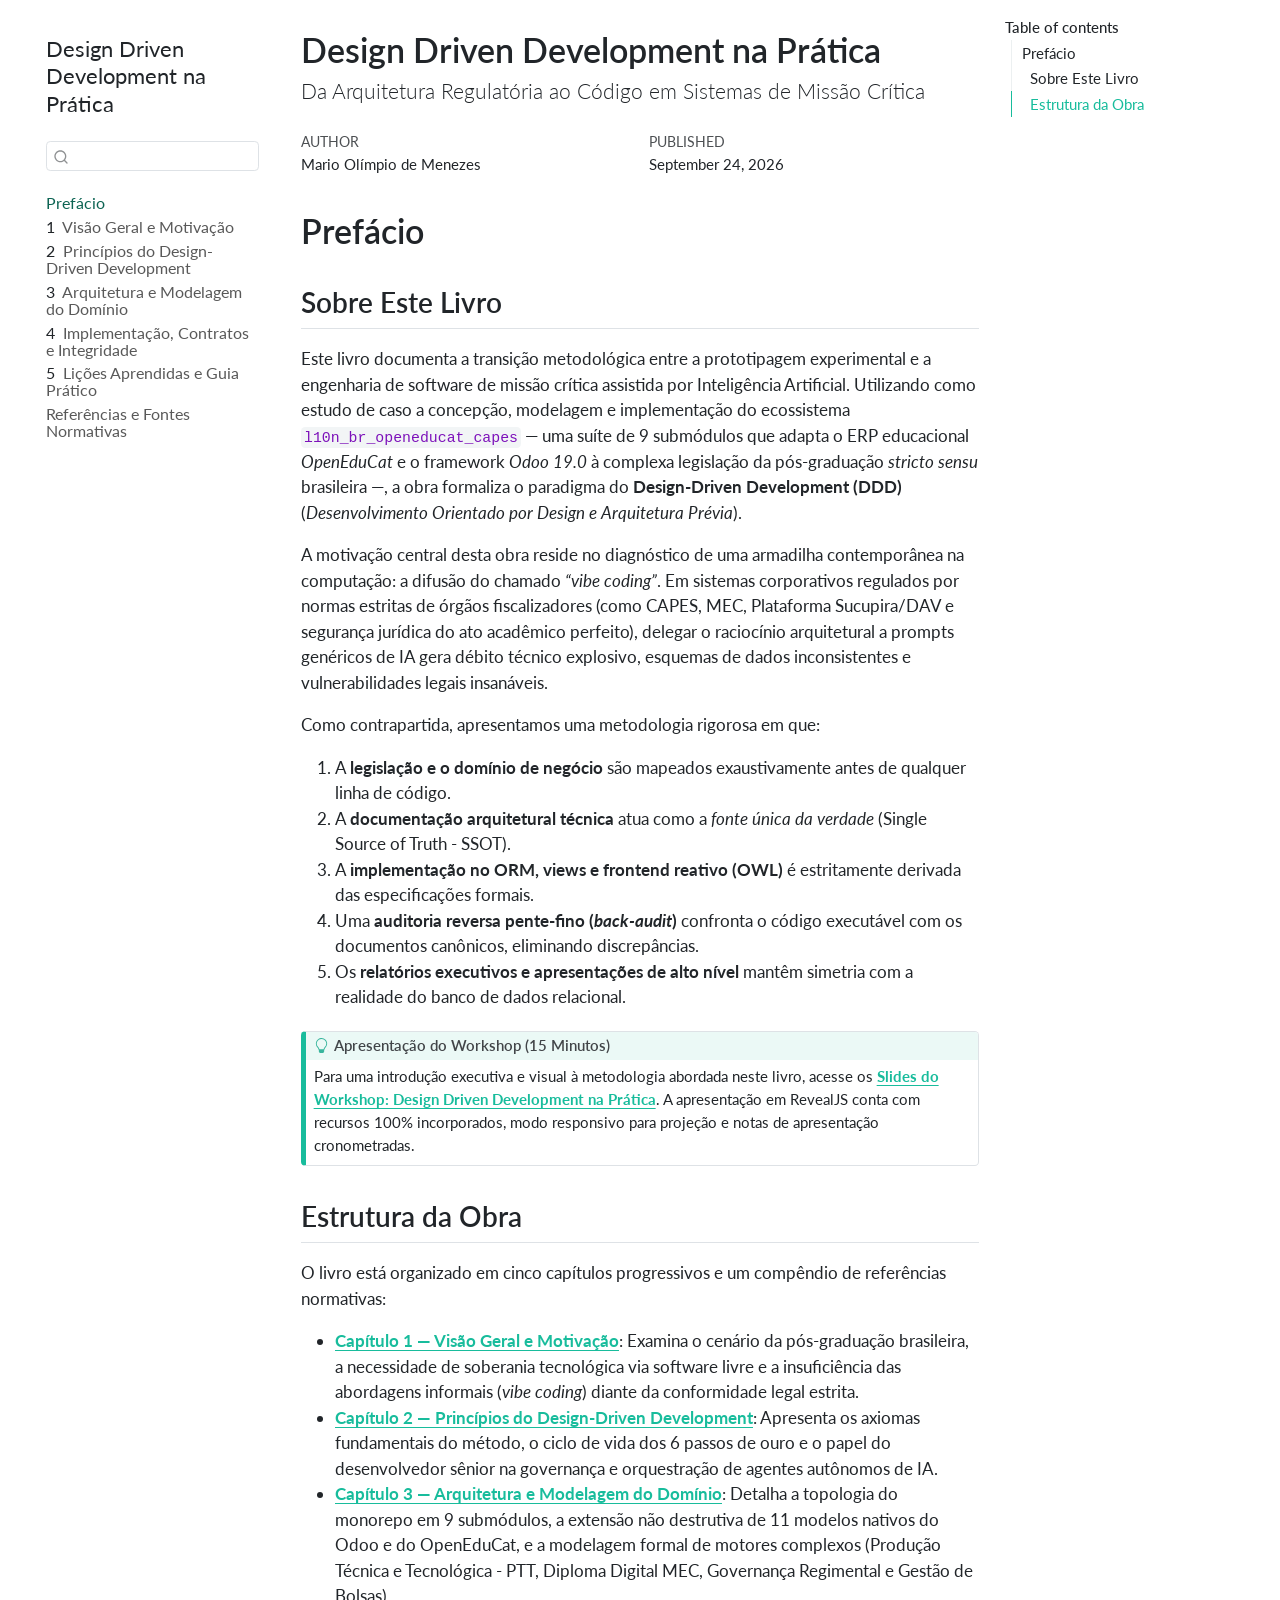
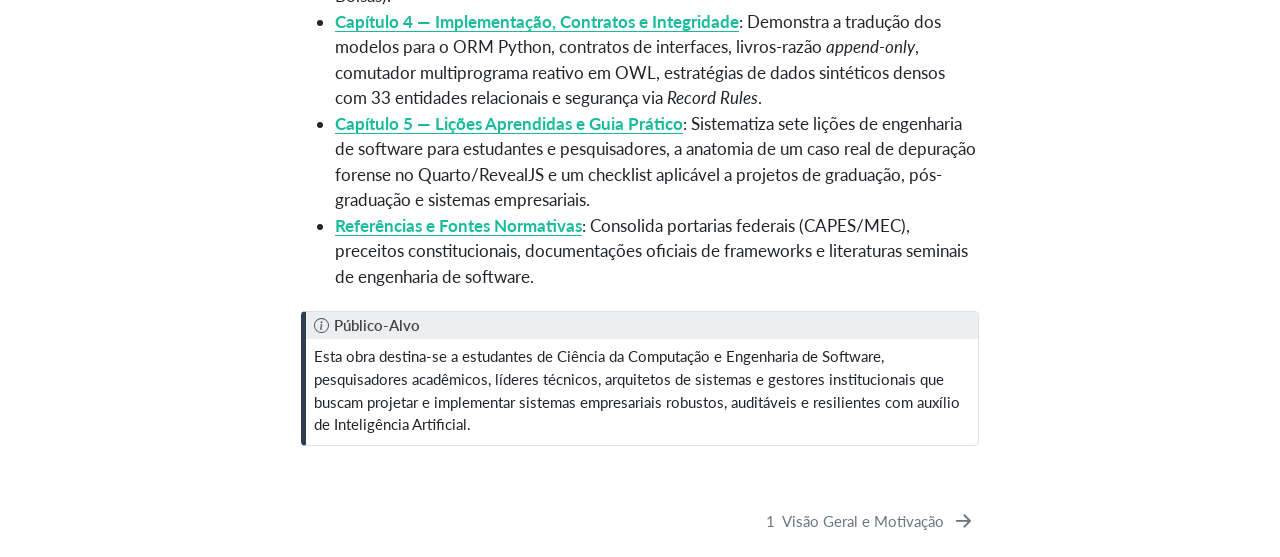
==== commit 5adf02fe: "feat(preface): adiciona callout com link direto para os slides do workshop" ====
--- a/_book/index.html
+++ b/_book/index.html
@@ -220,6 +220,19 @@
 <li>Uma <strong>auditoria reversa pente-fino (<em>back-audit</em>)</strong> confronta o código executável com os documentos canônicos, eliminando discrepâncias.</li>
 <li>Os <strong>relatórios executivos e apresentações de alto nível</strong> mantêm simetria com a realidade do banco de dados relacional.</li>
 </ol>
+<div class="callout callout-style-default callout-tip callout-titled">
+<div class="callout-header d-flex align-content-center">
+<div class="callout-icon-container">
+<i class="callout-icon"></i>
+</div>
+<div class="callout-title-container flex-fill">
+<span class="screen-reader-only">Tip</span>Apresentação do Workshop (15 Minutos)
+</div>
+</div>
+<div class="callout-body-container callout-body">
+<p>Para uma introdução executiva e visual à metodologia abordada neste livro, acesse os <a href="workshop-15min.html" target="_blank"><strong>Slides do Workshop: Design Driven Development na Prática</strong></a>. A apresentação em RevealJS conta com recursos 100% incorporados, modo responsivo para projeção e notas de apresentação cronometradas.</p>
+</div>
+</div>
 </section>
 <section id="estrutura-da-obra" class="level2">
 <h2 class="anchored" data-anchor-id="estrutura-da-obra">Estrutura da Obra</h2>
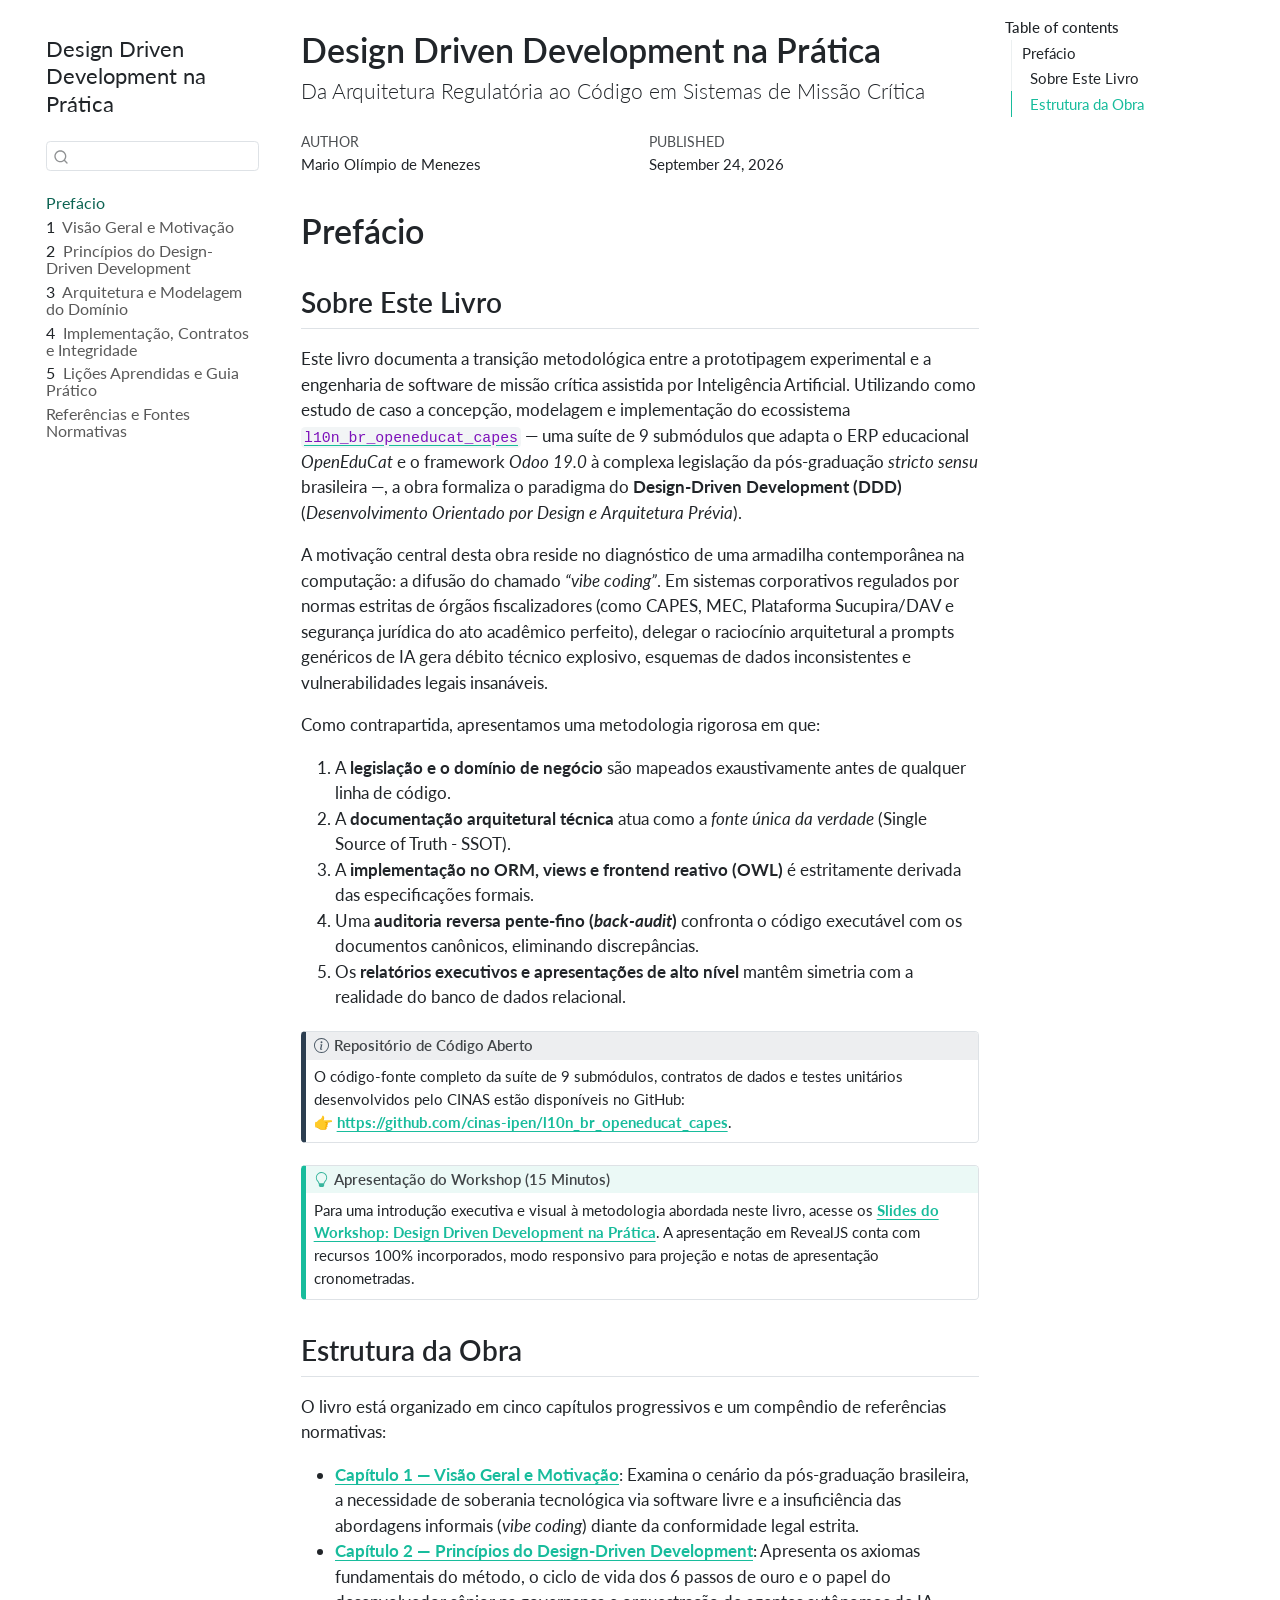
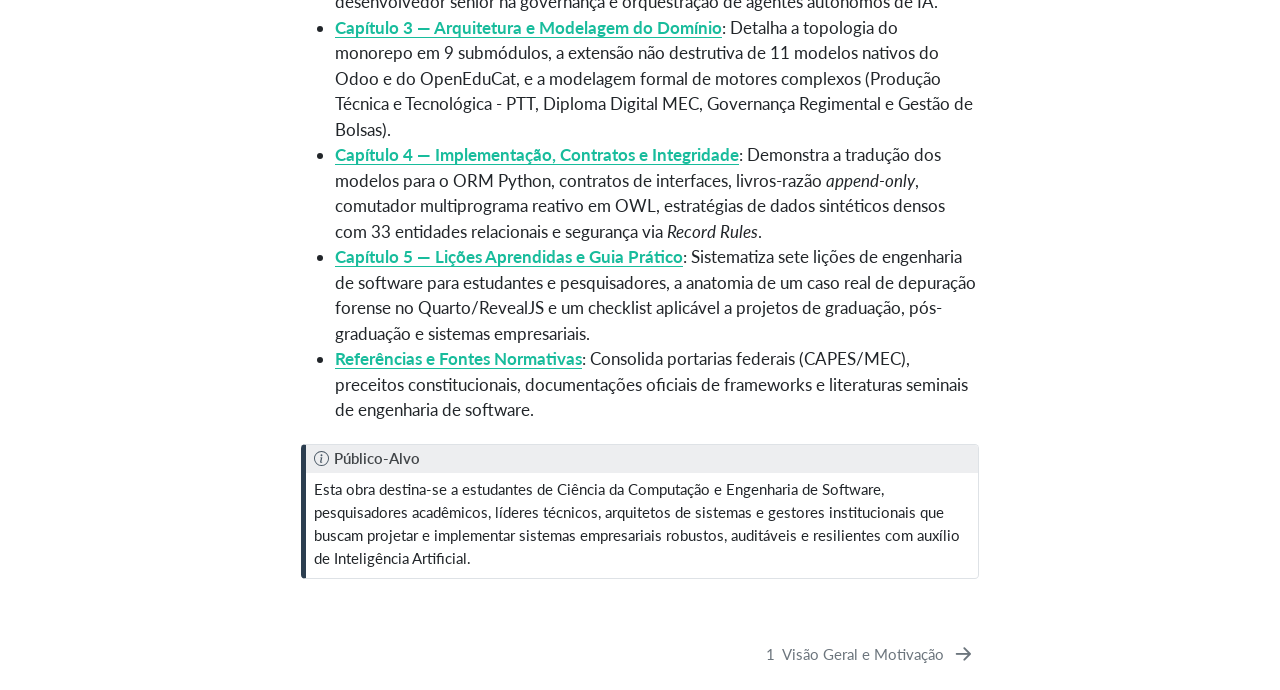
==== commit 825ecb49: "feat: adiciona link do repositorio no prefacio e QR code na apresentacao" ====
--- a/_book/index.html
+++ b/_book/index.html
@@ -210,7 +210,7 @@
 <h1 class="unnumbered">Prefácio</h1>
 <section id="sobre-este-livro" class="level2">
 <h2 class="anchored" data-anchor-id="sobre-este-livro">Sobre Este Livro</h2>
-<p>Este livro documenta a transição metodológica entre a prototipagem experimental e a engenharia de software de missão crítica assistida por Inteligência Artificial. Utilizando como estudo de caso a concepção, modelagem e implementação do ecossistema <strong><code>l10n_br_openeducat_capes</code></strong> — uma suíte de 9 submódulos que adapta o ERP educacional <em>OpenEduCat</em> e o framework <em>Odoo 19.0</em> à complexa legislação da pós-graduação <em>stricto sensu</em> brasileira —, a obra formaliza o paradigma do <strong>Design-Driven Development (DDD)</strong> (<em>Desenvolvimento Orientado por Design e Arquitetura Prévia</em>).</p>
+<p>Este livro documenta a transição metodológica entre a prototipagem experimental e a engenharia de software de missão crítica assistida por Inteligência Artificial. Utilizando como estudo de caso a concepção, modelagem e implementação do ecossistema <a href="https://github.com/cinas-ipen/l10n_br_openeducat_capes" target="_blank"><strong><code>l10n_br_openeducat_capes</code></strong></a> — uma suíte de 9 submódulos que adapta o ERP educacional <em>OpenEduCat</em> e o framework <em>Odoo 19.0</em> à complexa legislação da pós-graduação <em>stricto sensu</em> brasileira —, a obra formaliza o paradigma do <strong>Design-Driven Development (DDD)</strong> (<em>Desenvolvimento Orientado por Design e Arquitetura Prévia</em>).</p>
 <p>A motivação central desta obra reside no diagnóstico de uma armadilha contemporânea na computação: a difusão do chamado <em>“vibe coding”</em>. Em sistemas corporativos regulados por normas estritas de órgãos fiscalizadores (como CAPES, MEC, Plataforma Sucupira/DAV e segurança jurídica do ato acadêmico perfeito), delegar o raciocínio arquitetural a prompts genéricos de IA gera débito técnico explosivo, esquemas de dados inconsistentes e vulnerabilidades legais insanáveis.</p>
 <p>Como contrapartida, apresentamos uma metodologia rigorosa em que:</p>
 <ol type="1">
@@ -220,6 +220,20 @@
 <li>Uma <strong>auditoria reversa pente-fino (<em>back-audit</em>)</strong> confronta o código executável com os documentos canônicos, eliminando discrepâncias.</li>
 <li>Os <strong>relatórios executivos e apresentações de alto nível</strong> mantêm simetria com a realidade do banco de dados relacional.</li>
 </ol>
+<div class="callout callout-style-default callout-note callout-titled">
+<div class="callout-header d-flex align-content-center">
+<div class="callout-icon-container">
+<i class="callout-icon"></i>
+</div>
+<div class="callout-title-container flex-fill">
+<span class="screen-reader-only">Note</span>Repositório de Código Aberto
+</div>
+</div>
+<div class="callout-body-container callout-body">
+<p>O código-fonte completo da suíte de 9 submódulos, contratos de dados e testes unitários desenvolvidos pelo CINAS estão disponíveis no GitHub:<br>
+👉 <a href="https://github.com/cinas-ipen/l10n_br_openeducat_capes" target="_blank"><strong>https://github.com/cinas-ipen/l10n_br_openeducat_capes</strong></a>.</p>
+</div>
+</div>
 <div class="callout callout-style-default callout-tip callout-titled">
 <div class="callout-header d-flex align-content-center">
 <div class="callout-icon-container">
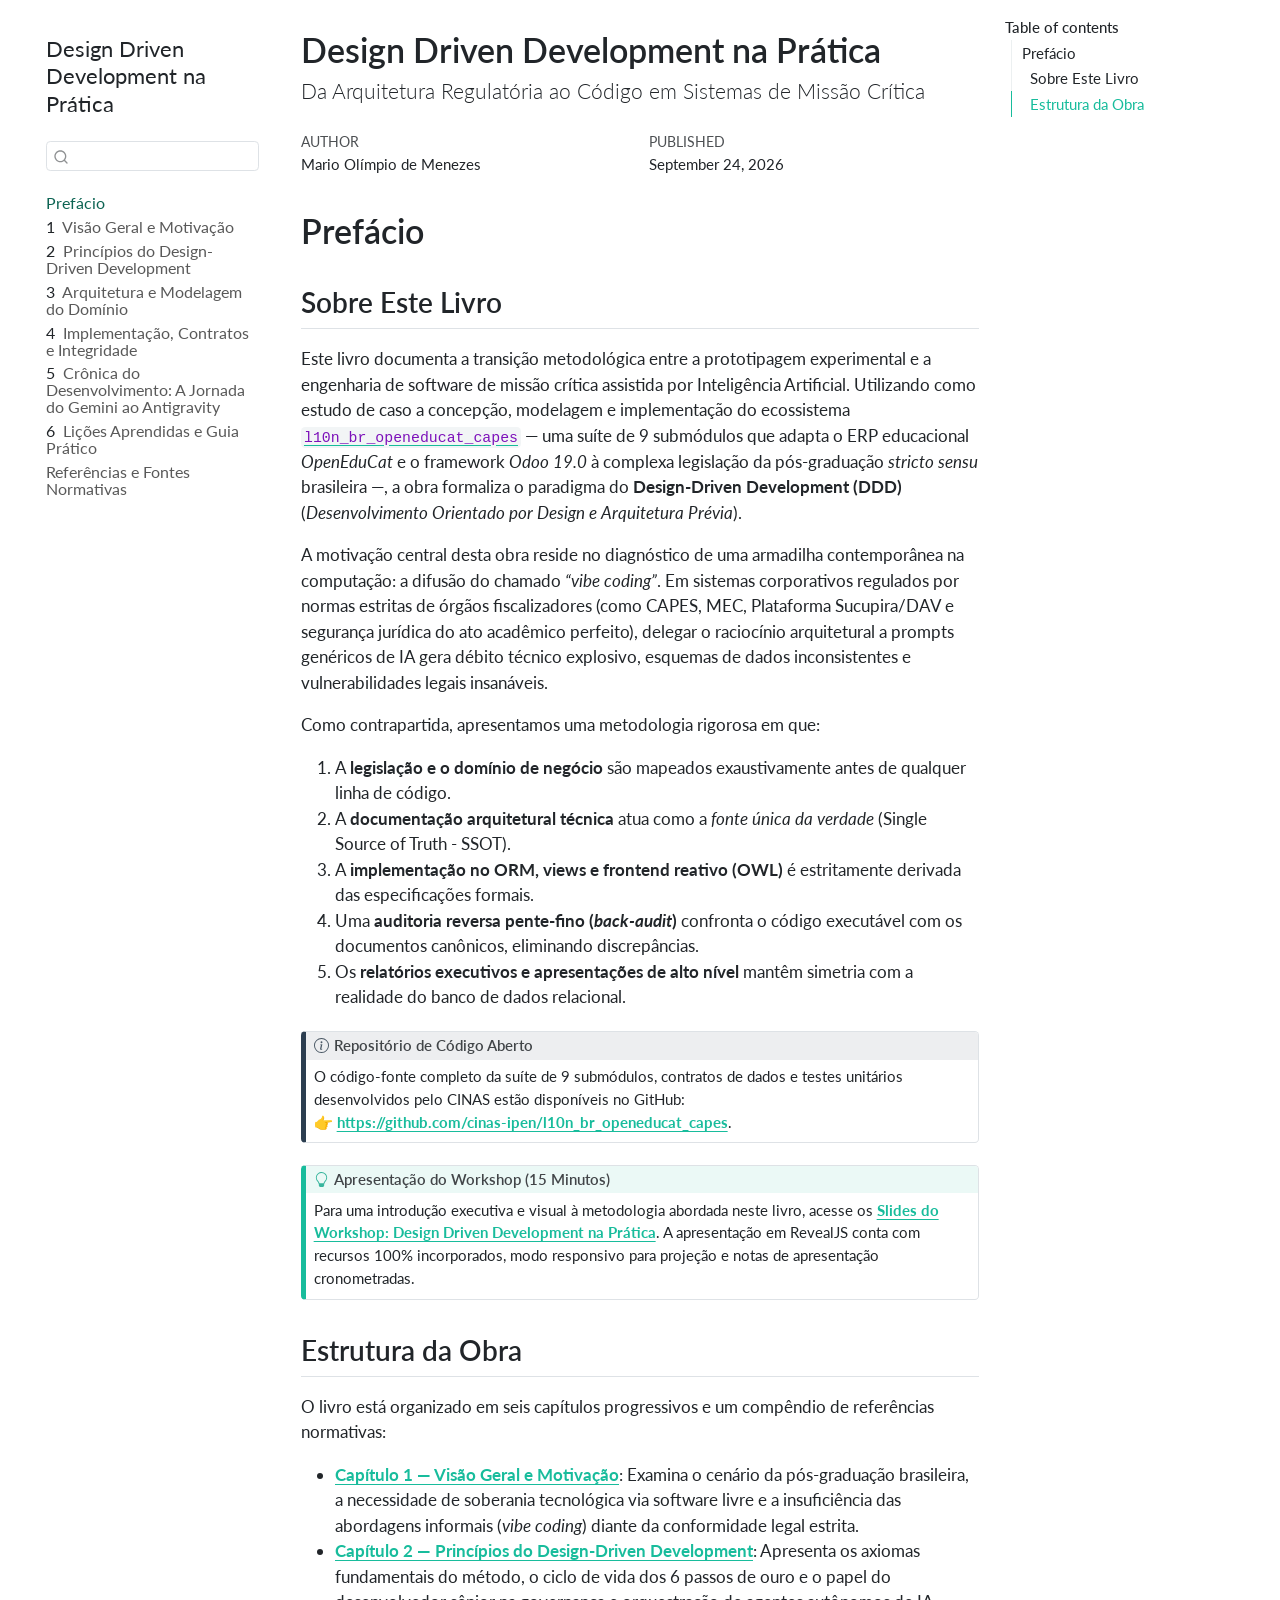
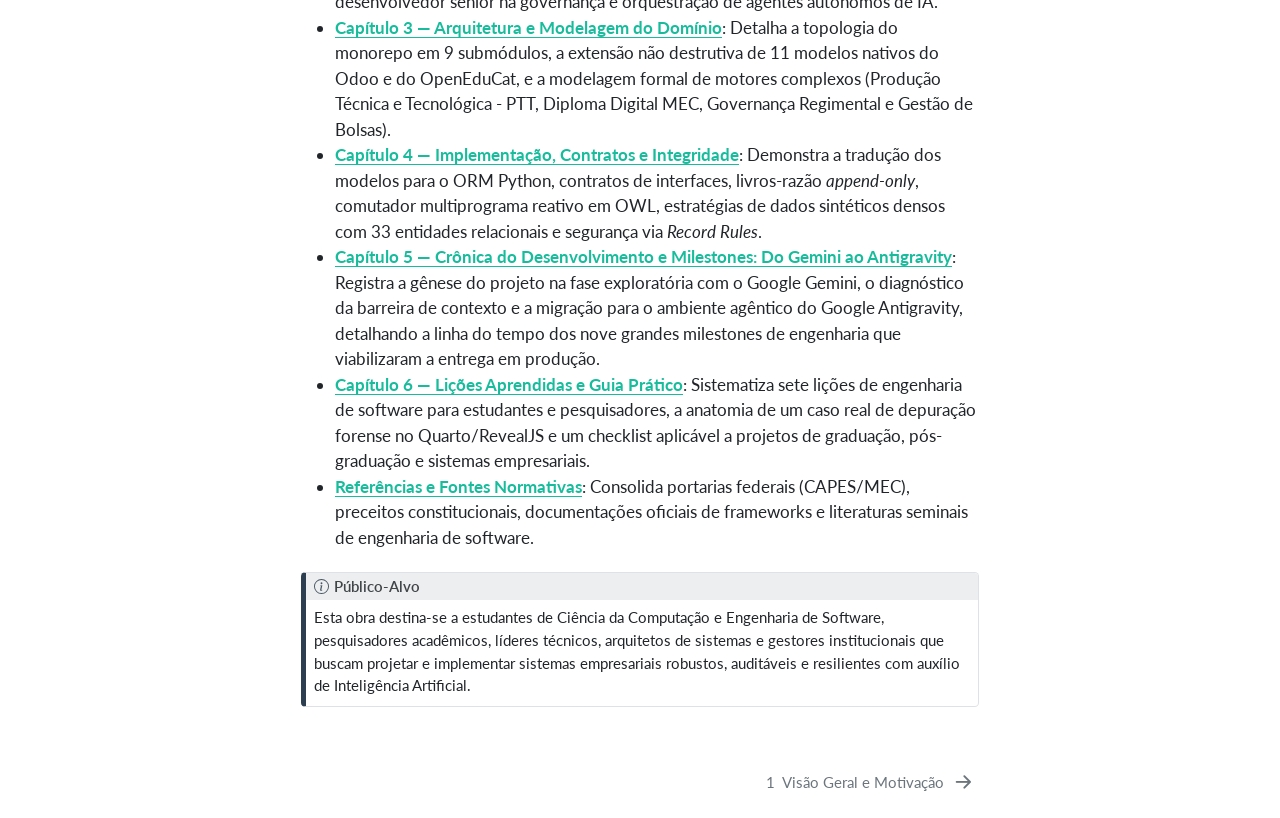
==== commit dc4b91ed: "feat: adiciona capitulo 5 com cronica do desenvolvimento e milestones do Gemini ao Antigravity" ====
--- a/_book/index.html
+++ b/_book/index.html
@@ -143,8 +143,14 @@
 </li>
         <li class="sidebar-item">
   <div class="sidebar-item-container"> 
-  <a href="./05-licoes-aprendidas.html" class="sidebar-item-text sidebar-link">
- <span class="menu-text"><span class="chapter-number">5</span>&nbsp; <span class="chapter-title">Lições Aprendidas e Guia Prático</span></span></a>
+  <a href="./05-cronica-do-desenvolvimento-e-milestones.html" class="sidebar-item-text sidebar-link">
+ <span class="menu-text"><span class="chapter-number">5</span>&nbsp; <span class="chapter-title">Crônica do Desenvolvimento: A Jornada do Gemini ao Antigravity</span></span></a>
+  </div>
+</li>
+        <li class="sidebar-item">
+  <div class="sidebar-item-container"> 
+  <a href="./06-licoes-aprendidas.html" class="sidebar-item-text sidebar-link">
+ <span class="menu-text"><span class="chapter-number">6</span>&nbsp; <span class="chapter-title">Lições Aprendidas e Guia Prático</span></span></a>
   </div>
 </li>
         <li class="sidebar-item">
@@ -250,13 +256,14 @@
 </section>
 <section id="estrutura-da-obra" class="level2">
 <h2 class="anchored" data-anchor-id="estrutura-da-obra">Estrutura da Obra</h2>
-<p>O livro está organizado em cinco capítulos progressivos e um compêndio de referências normativas:</p>
+<p>O livro está organizado em seis capítulos progressivos e um compêndio de referências normativas:</p>
 <ul>
 <li><a href="./01-visao-geral-e-motivacao.html"><strong>Capítulo 1 — Visão Geral e Motivação</strong></a>: Examina o cenário da pós-graduação brasileira, a necessidade de soberania tecnológica via software livre e a insuficiência das abordagens informais (<em>vibe coding</em>) diante da conformidade legal estrita.</li>
 <li><a href="./02-principios-design-driven.html"><strong>Capítulo 2 — Princípios do Design-Driven Development</strong></a>: Apresenta os axiomas fundamentais do método, o ciclo de vida dos 6 passos de ouro e o papel do desenvolvedor sênior na governança e orquestração de agentes autônomos de IA.</li>
 <li><a href="./03-arquitetura-e-modelagem.html"><strong>Capítulo 3 — Arquitetura e Modelagem do Domínio</strong></a>: Detalha a topologia do monorepo em 9 submódulos, a extensão não destrutiva de 11 modelos nativos do Odoo e do OpenEduCat, e a modelagem formal de motores complexos (Produção Técnica e Tecnológica - PTT, Diploma Digital MEC, Governança Regimental e Gestão de Bolsas).</li>
 <li><a href="./04-implementacao-e-contratos.html"><strong>Capítulo 4 — Implementação, Contratos e Integridade</strong></a>: Demonstra a tradução dos modelos para o ORM Python, contratos de interfaces, livros-razão <em>append-only</em>, comutador multiprograma reativo em OWL, estratégias de dados sintéticos densos com 33 entidades relacionais e segurança via <em>Record Rules</em>.</li>
-<li><a href="./05-licoes-aprendidas.html"><strong>Capítulo 5 — Lições Aprendidas e Guia Prático</strong></a>: Sistematiza sete lições de engenharia de software para estudantes e pesquisadores, a anatomia de um caso real de depuração forense no Quarto/RevealJS e um checklist aplicável a projetos de graduação, pós-graduação e sistemas empresariais.</li>
+<li><a href="./05-cronica-do-desenvolvimento-e-milestones.html"><strong>Capítulo 5 — Crônica do Desenvolvimento e Milestones: Do Gemini ao Antigravity</strong></a>: Registra a gênese do projeto na fase exploratória com o Google Gemini, o diagnóstico da barreira de contexto e a migração para o ambiente agêntico do Google Antigravity, detalhando a linha do tempo dos nove grandes milestones de engenharia que viabilizaram a entrega em produção.</li>
+<li><a href="./06-licoes-aprendidas.html"><strong>Capítulo 6 — Lições Aprendidas e Guia Prático</strong></a>: Sistematiza sete lições de engenharia de software para estudantes e pesquisadores, a anatomia de um caso real de depuração forense no Quarto/RevealJS e um checklist aplicável a projetos de graduação, pós-graduação e sistemas empresariais.</li>
 <li><a href="./referencias.html"><strong>Referências e Fontes Normativas</strong></a>: Consolida portarias federais (CAPES/MEC), preceitos constitucionais, documentações oficiais de frameworks e literaturas seminais de engenharia de software.</li>
 </ul>
 <div class="callout callout-style-default callout-note callout-titled">
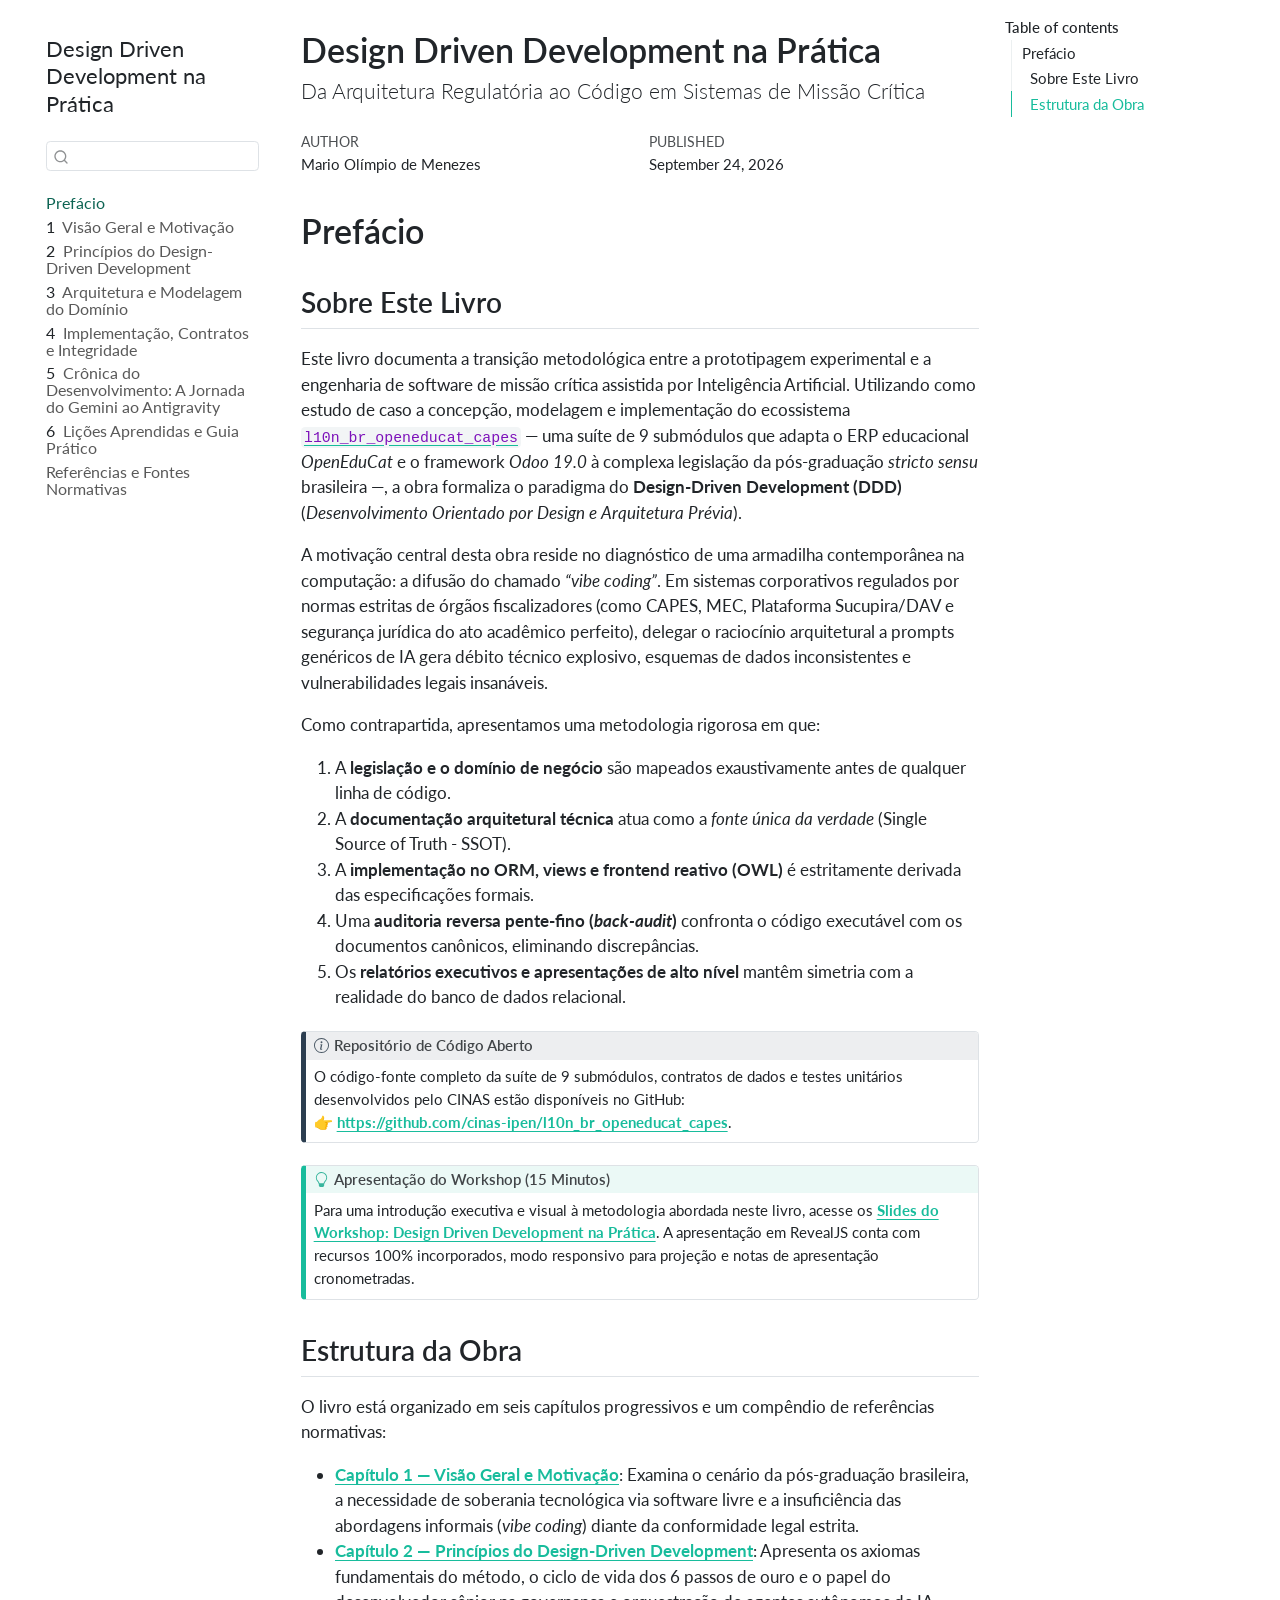
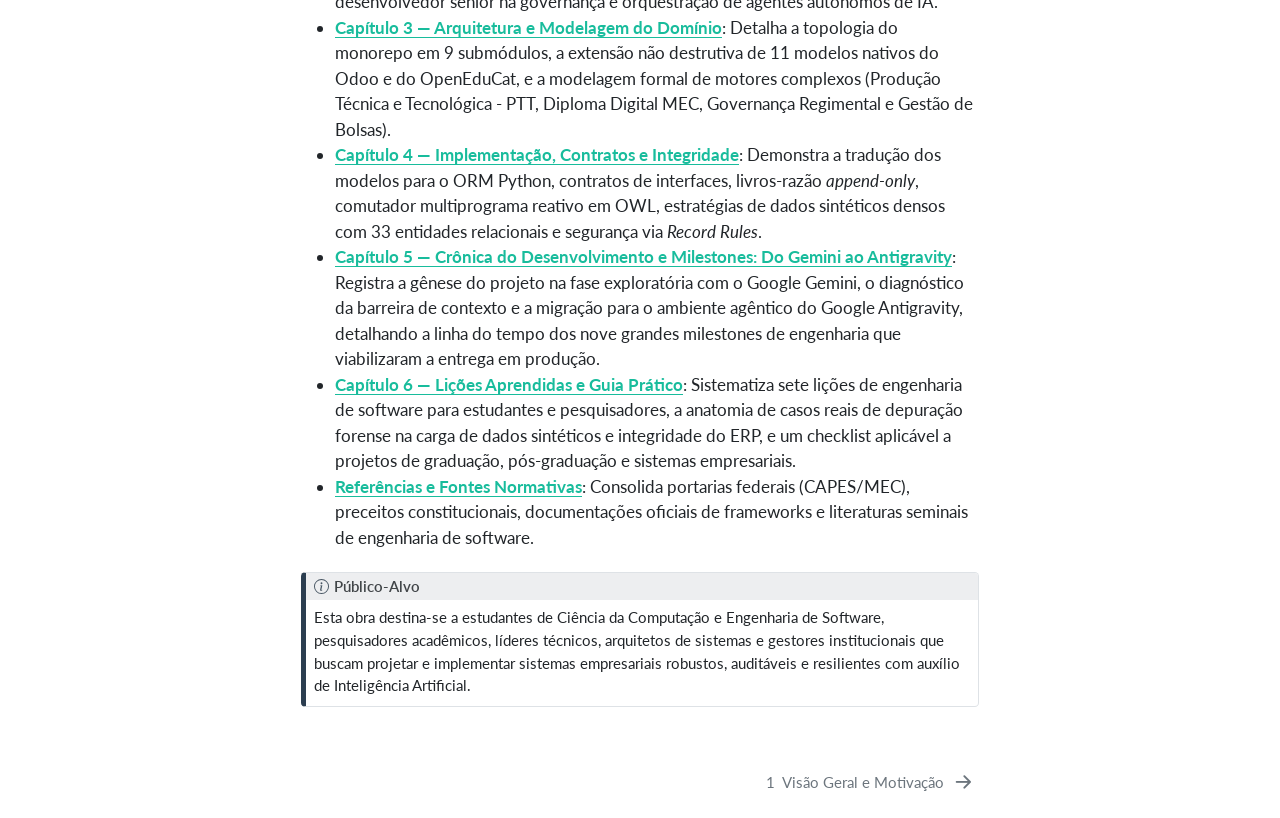
==== commit 1616e6f4: "refactor: substitui caso de debug de slides por casos reais de carga de dados e banco de dados" ====
--- a/_book/index.html
+++ b/_book/index.html
@@ -75,6 +75,7 @@
 }</script>
 
 
+<link rel="stylesheet" href="custom.css">
 </head>
 
 <body class="nav-sidebar floating quarto-light">
@@ -263,7 +264,7 @@
 <li><a href="./03-arquitetura-e-modelagem.html"><strong>Capítulo 3 — Arquitetura e Modelagem do Domínio</strong></a>: Detalha a topologia do monorepo em 9 submódulos, a extensão não destrutiva de 11 modelos nativos do Odoo e do OpenEduCat, e a modelagem formal de motores complexos (Produção Técnica e Tecnológica - PTT, Diploma Digital MEC, Governança Regimental e Gestão de Bolsas).</li>
 <li><a href="./04-implementacao-e-contratos.html"><strong>Capítulo 4 — Implementação, Contratos e Integridade</strong></a>: Demonstra a tradução dos modelos para o ORM Python, contratos de interfaces, livros-razão <em>append-only</em>, comutador multiprograma reativo em OWL, estratégias de dados sintéticos densos com 33 entidades relacionais e segurança via <em>Record Rules</em>.</li>
 <li><a href="./05-cronica-do-desenvolvimento-e-milestones.html"><strong>Capítulo 5 — Crônica do Desenvolvimento e Milestones: Do Gemini ao Antigravity</strong></a>: Registra a gênese do projeto na fase exploratória com o Google Gemini, o diagnóstico da barreira de contexto e a migração para o ambiente agêntico do Google Antigravity, detalhando a linha do tempo dos nove grandes milestones de engenharia que viabilizaram a entrega em produção.</li>
-<li><a href="./06-licoes-aprendidas.html"><strong>Capítulo 6 — Lições Aprendidas e Guia Prático</strong></a>: Sistematiza sete lições de engenharia de software para estudantes e pesquisadores, a anatomia de um caso real de depuração forense no Quarto/RevealJS e um checklist aplicável a projetos de graduação, pós-graduação e sistemas empresariais.</li>
+<li><a href="./06-licoes-aprendidas.html"><strong>Capítulo 6 — Lições Aprendidas e Guia Prático</strong></a>: Sistematiza sete lições de engenharia de software para estudantes e pesquisadores, a anatomia de casos reais de depuração forense na carga de dados sintéticos e integridade do ERP, e um checklist aplicável a projetos de graduação, pós-graduação e sistemas empresariais.</li>
 <li><a href="./referencias.html"><strong>Referências e Fontes Normativas</strong></a>: Consolida portarias federais (CAPES/MEC), preceitos constitucionais, documentações oficiais de frameworks e literaturas seminais de engenharia de software.</li>
 </ul>
 <div class="callout callout-style-default callout-note callout-titled">
--- a/_book/custom.css
+++ b/_book/custom.css
@@ -0,0 +1,112 @@
+/* Quarto Mermaid Theme & Styling Enhancements */
+:root {
+  --mermaid-bg-color: #ffffff;
+  --mermaid-edge-color: #334155;
+  --mermaid-node-fg-color: #1e293b;
+  --mermaid-fg-color: #1e293b;
+  --mermaid-fg-color--lighter: #94a3b8;
+  --mermaid-fg-color--lightest: #f1f5f9;
+  --mermaid-font-family: -apple-system, BlinkMacSystemFont, "Segoe UI", Roboto, "Helvetica Neue", Arial, sans-serif;
+  --mermaid-label-bg-color: #ffffff;
+  --mermaid-label-fg-color: #1e293b;
+  --mermaid-node-bg-color: #f8fafc;
+}
+
+.cell-output-display {
+  overflow-x: auto;
+  margin: 1.5rem 0;
+  -webkit-overflow-scrolling: touch;
+}
+
+svg.mermaid-js {
+  max-width: 100%;
+  height: auto;
+  display: block;
+  margin: 0 auto;
+}
+
+/* 1. Prevent foreignObject and div clipping in SVG */
+.mermaid foreignObject {
+  overflow: visible !important;
+}
+
+.mermaid foreignObject div {
+  overflow: visible !important;
+  line-height: 1.25 !important;
+  text-align: center;
+}
+
+/* 2. Guarantee strong text contrast & readability across all diagram types */
+.mermaid text,
+.mermaid .label,
+.mermaid .nodeLabel,
+.mermaid .edgeLabel,
+.mermaid .cluster-label,
+.mermaid .classTitle,
+.mermaid .classGroup text,
+.mermaid .timeline-node text,
+.mermaid .event-title,
+.mermaid .timeline-event-card text {
+  font-family: -apple-system, BlinkMacSystemFont, "Segoe UI", Roboto, "Helvetica Neue", Arial, sans-serif !important;
+  fill: #0f172a !important;
+  color: #0f172a !important;
+  font-weight: 500;
+}
+
+/* 3. Subgraph / Cluster Labels & Backgrounds */
+.mermaid .cluster rect {
+  fill: #f8fafc !important;
+  stroke: #94a3b8 !important;
+  stroke-width: 1.5px !important;
+}
+
+.mermaid .cluster text,
+.mermaid .cluster span,
+.mermaid .cluster-label span,
+.mermaid .cluster-label text {
+  fill: #0f172a !important;
+  color: #0f172a !important;
+  font-weight: 700 !important;
+  font-size: 13px !important;
+}
+
+/* 4. Edge Labels with solid background to prevent crossing-line clipping */
+.mermaid .edgeLabel,
+.mermaid .edgeLabel span {
+  background-color: #ffffff !important;
+  color: #1e293b !important;
+  fill: #1e293b !important;
+  font-size: 11.5px !important;
+  font-weight: 500 !important;
+  padding: 2px 6px !important;
+  border-radius: 4px;
+}
+
+/* 5. Class Diagram Styling */
+.mermaid g.classGroup rect {
+  fill: #f8fafc !important;
+  stroke: #2563eb !important;
+  stroke-width: 1.5px !important;
+}
+
+.mermaid g.classGroup text {
+  fill: #0f172a !important;
+  font-size: 12px !important;
+}
+
+.mermaid g.classGroup .classTitle {
+  font-weight: 700 !important;
+  fill: #1d4ed8 !important;
+}
+
+/* 6. Timeline Diagram Styling */
+.mermaid .timeline-node text {
+  fill: #0f172a !important;
+  font-size: 12px !important;
+}
+
+.mermaid .section-root text,
+.mermaid .section-title text {
+  fill: #0f172a !important;
+  font-weight: 700 !important;
+}
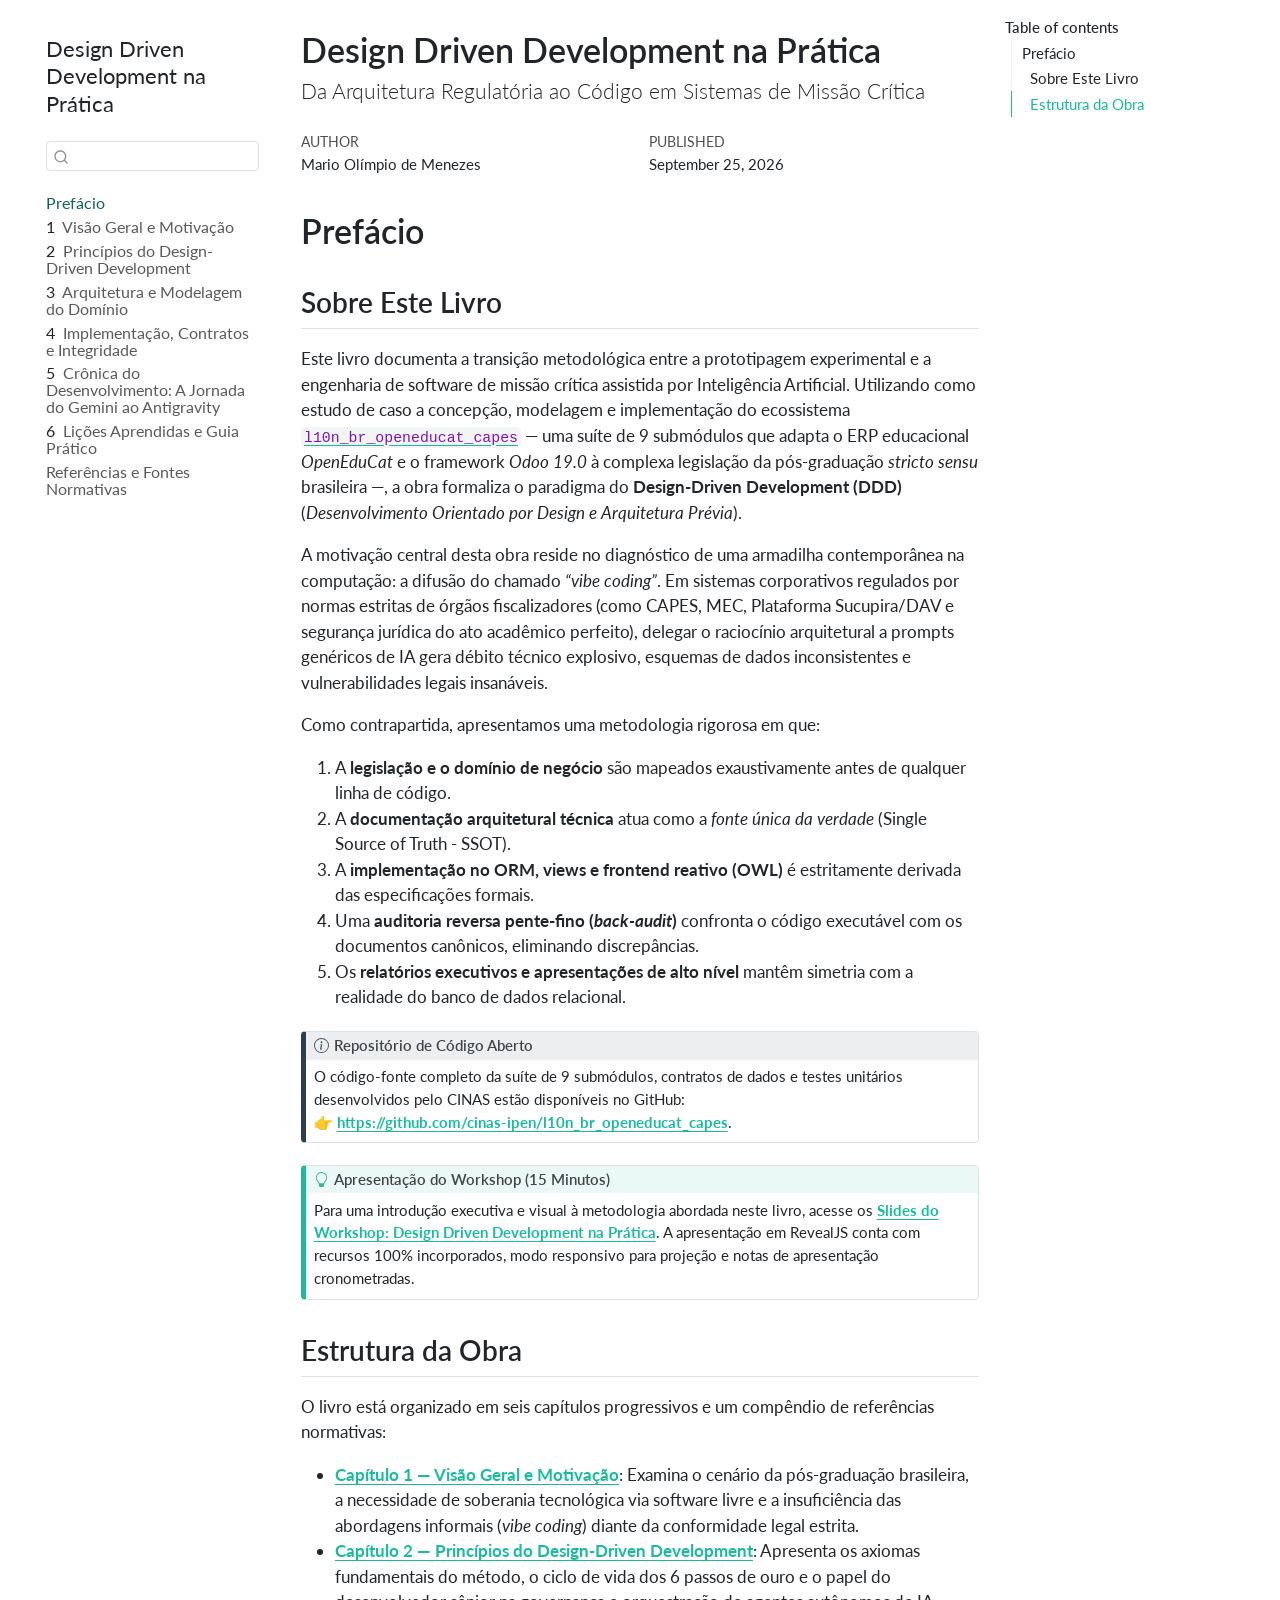
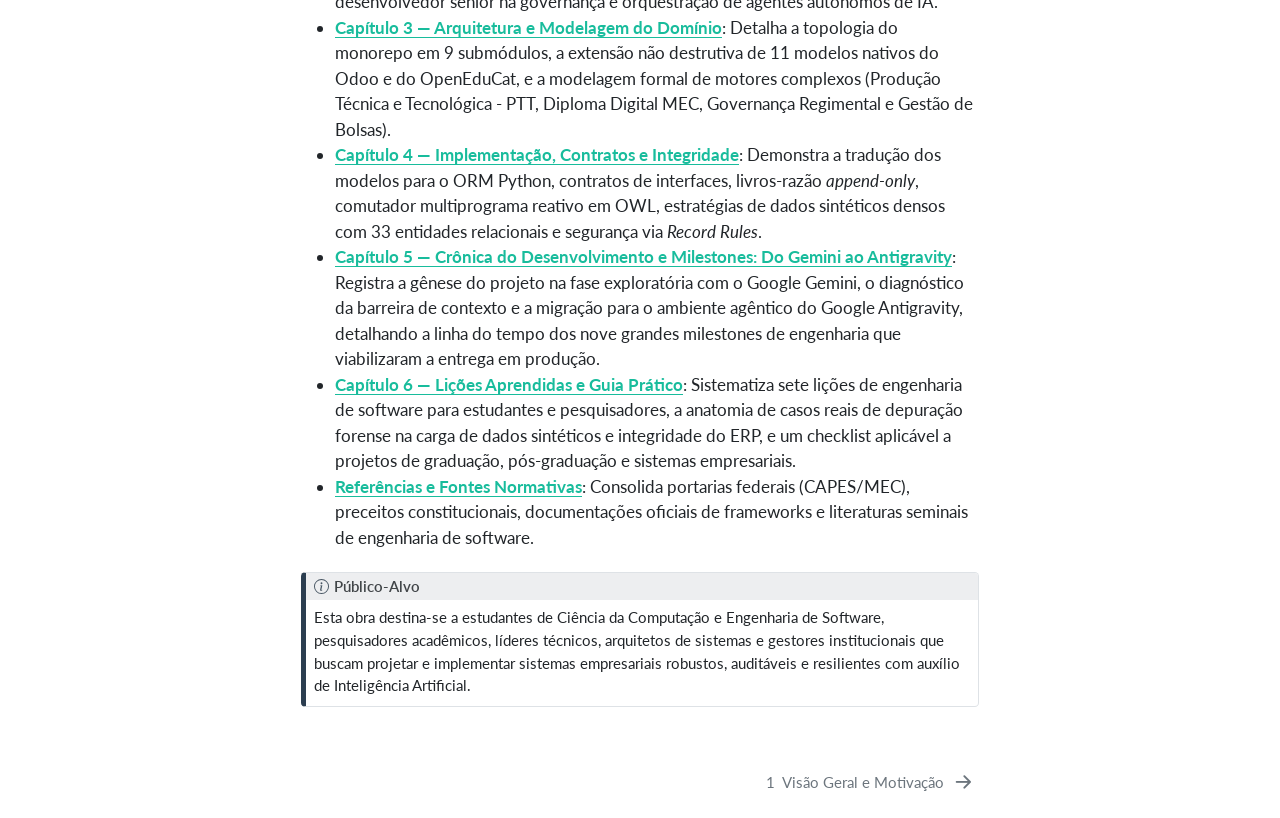
==== commit 971adb32: "docs: adiciona secao multiprograma no cap 5 e corrige formatacao de listas no cap 6" ====
--- a/_book/index.html
+++ b/_book/index.html
@@ -7,7 +7,7 @@
 <meta name="viewport" content="width=device-width, initial-scale=1.0, user-scalable=yes">
 
 <meta name="author" content="Mario Olímpio de Menezes">
-<meta name="dcterms.date" content="2026-09-24">
+<meta name="dcterms.date" content="2026-09-25">
 
 <title>Design Driven Development na Prática</title>
 <style>
@@ -201,7 +201,7 @@
     <div>
     <div class="quarto-title-meta-heading">Published</div>
     <div class="quarto-title-meta-contents">
-      <p class="date">September 24, 2026</p>
+      <p class="date">September 25, 2026</p>
     </div>
   </div>
   
--- a/_book/custom.css
+++ b/_book/custom.css
@@ -110,3 +110,17 @@
   fill: #0f172a !important;
   font-weight: 700 !important;
 }
+
+/* 7. KaTeX Math Responsive Display */
+.katex-display {
+  overflow-x: auto;
+  overflow-y: hidden;
+  padding: 0.5em 0;
+  max-width: 100%;
+  -webkit-overflow-scrolling: touch;
+}
+
+.reveal .katex-display {
+  margin: 0.5em 0 !important;
+}
+
